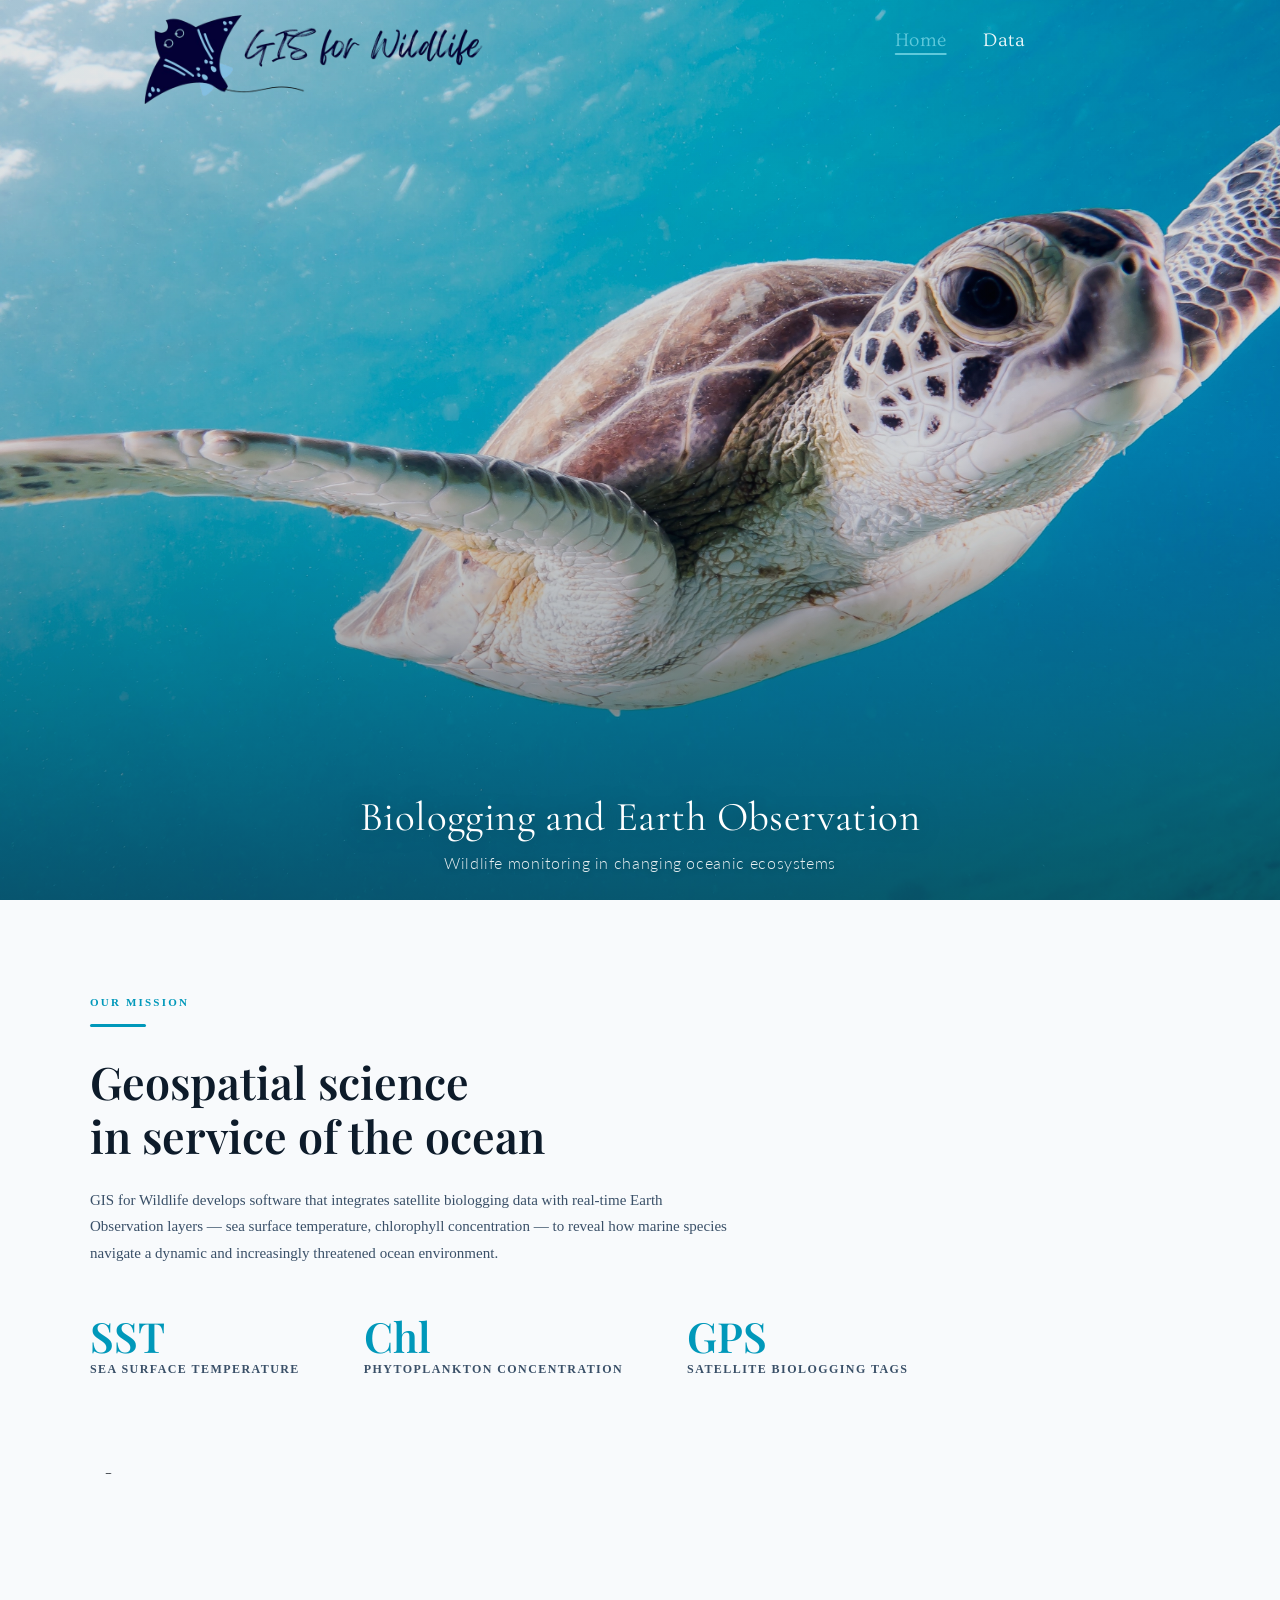
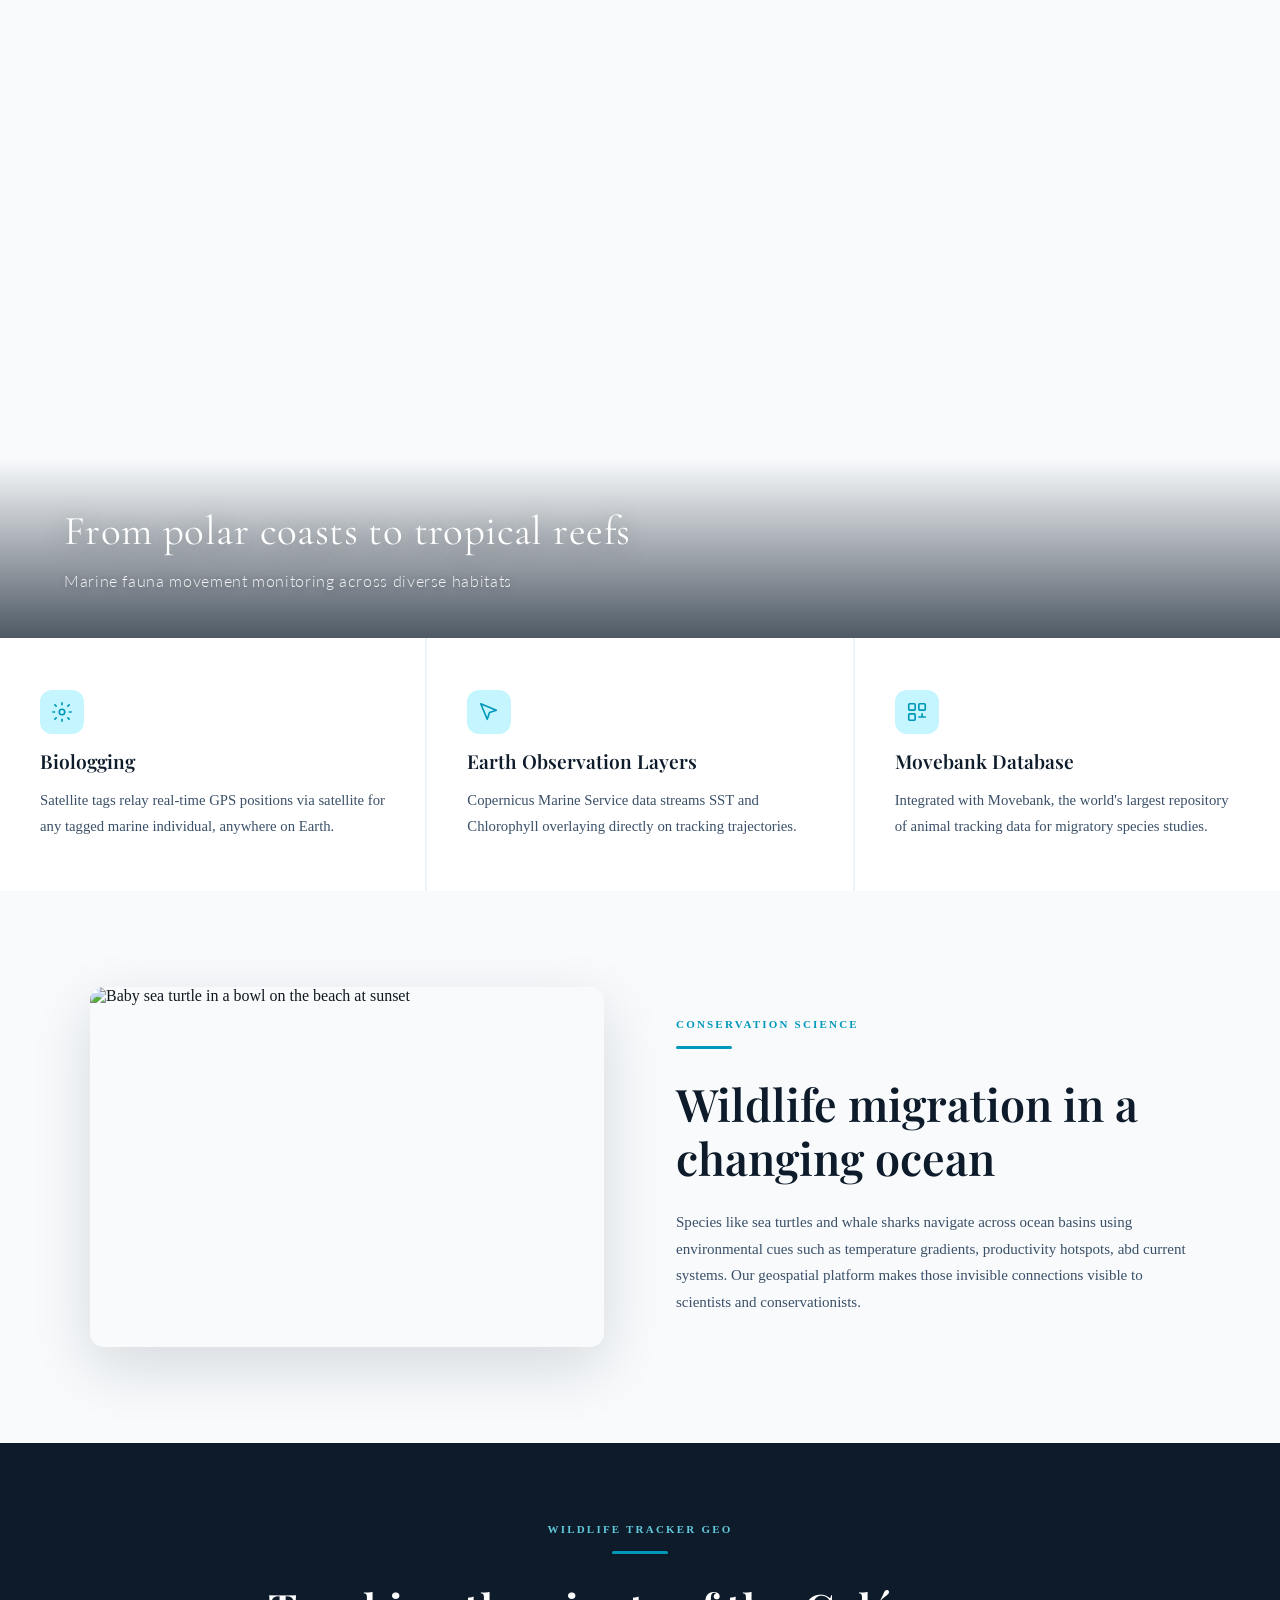
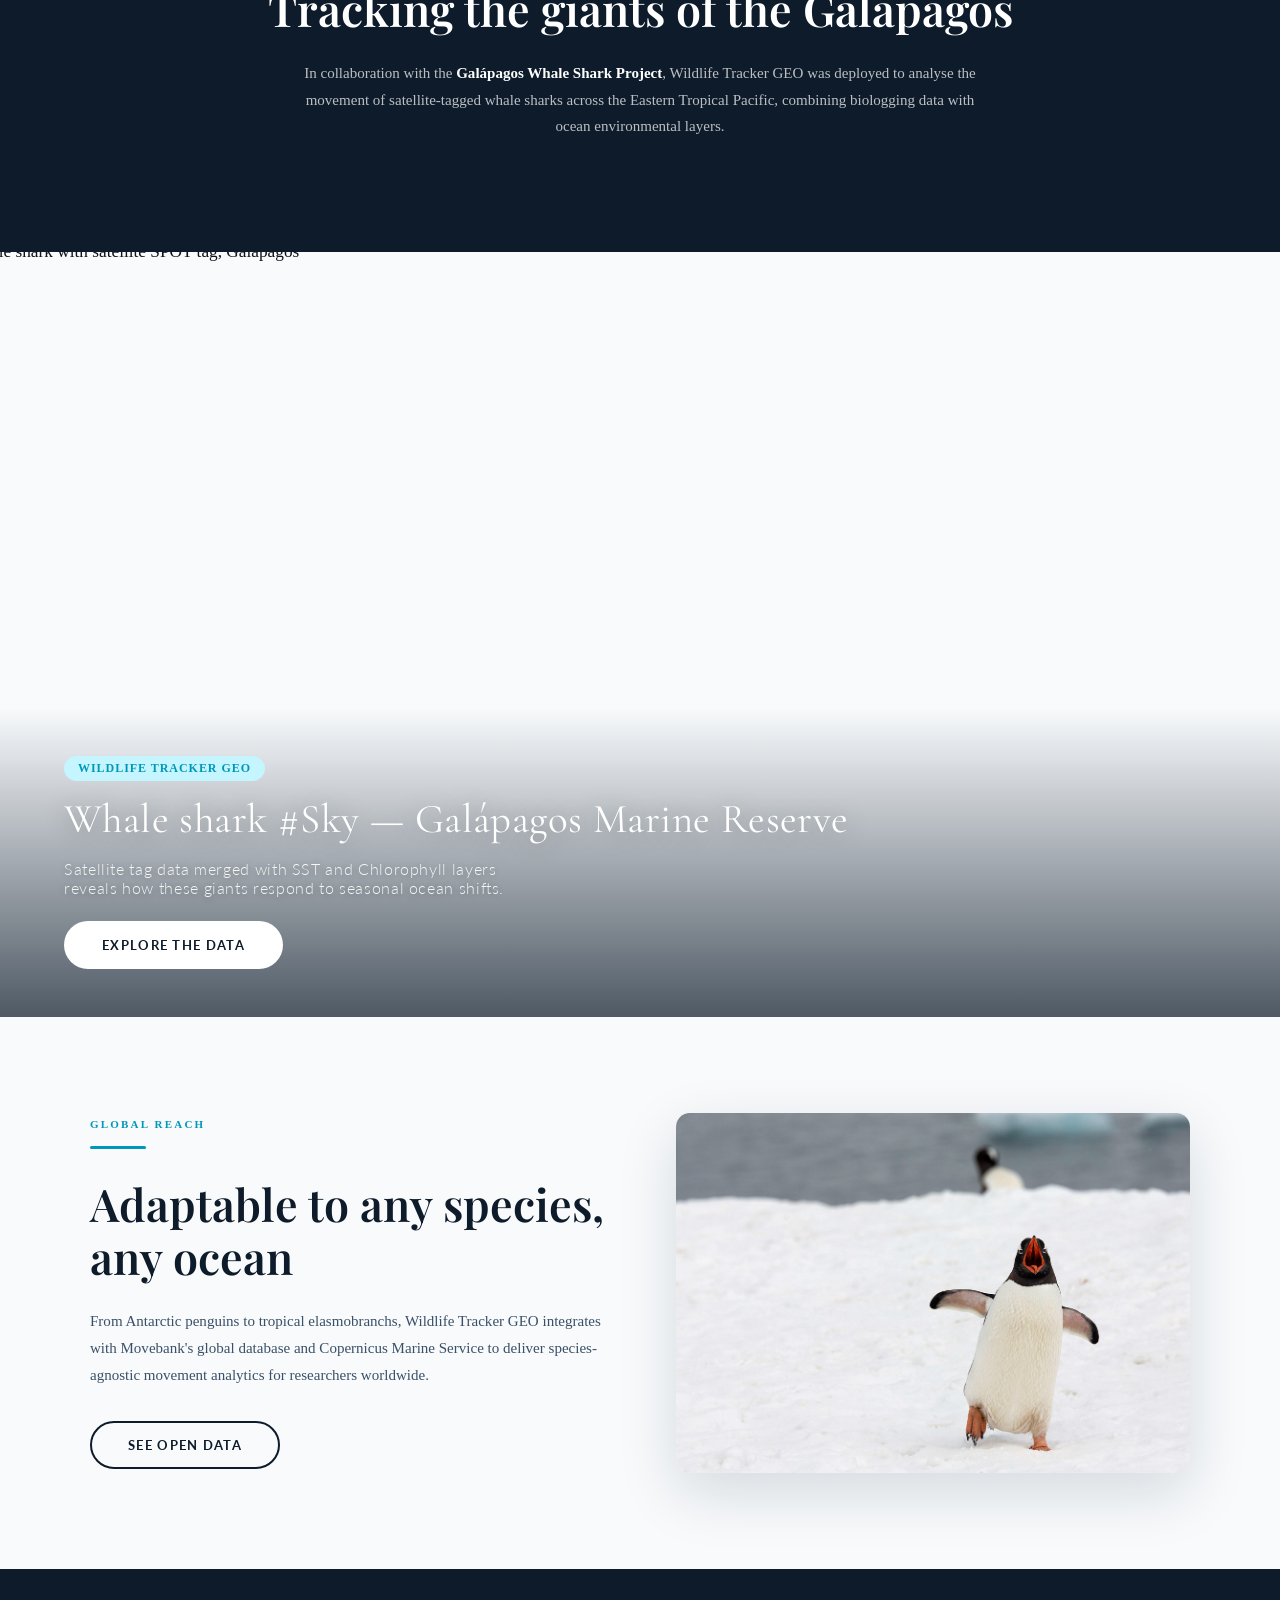
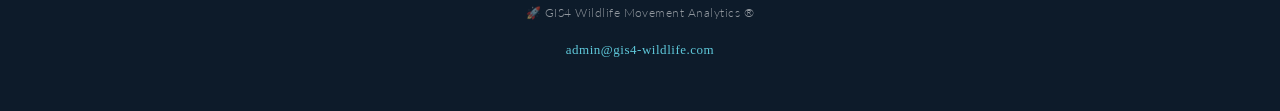
==== index.html @ c41747b4 "meta" ====
<!DOCTYPE html><html lang="en" style="--photo-font: 'Cormorant Garamond';"><head>




  <meta charset="UTF-8">
  <meta name="viewport" content="width=device-width, initial-scale=1.0">
  <title>GIS for Wildlife Movement Analytics</title>
  <meta name="description" content="Biologging and Earth Observation technology for ocean conservation. Wildlife Tracker GEO — satellite tracking meets marine science.">
  <!-- Open Graph / social sharing -->
  <meta property="og:type" content="website" />
  <meta property="og:url" content="https://gis4-wildlife.com/" />
  <meta property="og:title" content="GIS for Wildlife Movement Analytics" />
  <meta property="og:description" content="Biologging and Earth Observation technology for ocean conservation. Wildlife Tracker GEO — satellite tracking meets marine science." />
  <meta property="og:image" content="https://gis4-wildlife.com/uploads/Landing_page/kris-mikael-krister-aGihPIbrtVE-unsplash.jpg" />
  <!-- Twitter / X Card -->
  <meta name="twitter:card" content="summary_large_image" />
  <meta name="twitter:title" content="GIS for Wildlife Movement Analytics" />
  <meta name="twitter:description" content="Biologging and Earth Observation technology for ocean conservation. Wildlife Tracker GEO — satellite tracking meets marine science." />
  <meta name="twitter:image" content="https://gis4-wildlife.com/uploads/Landing_page/kris-mikael-krister-aGihPIbrtVE-unsplash.jpg" />
  <link rel="stylesheet" href="css/style.css">
  <script src="https://unpkg.com/react@18.3.1/umd/react.development.js" integrity="sha384-hD6/rw4ppMLGNu3tX5cjIb+uRZ7UkRJ6BPkLpg4hAu/6onKUg4lLsHAs9EBPT82L" crossorigin="anonymous"></script>
  <script src="https://unpkg.com/react-dom@18.3.1/umd/react-dom.development.js" integrity="sha384-u6aeetuaXnQ38mYT8rp6sbXaQe3NL9t+IBXmnYxwkUI2Hw4bsp2Wvmx4yRQF1uAm" crossorigin="anonymous"></script>
  <script src="https://unpkg.com/@babel/standalone@7.29.0/babel.min.js" integrity="sha384-m08KidiNqLdpJqLq95G/LEi8Qvjl/xUYll3QILypMoQ65QorJ9Lvtp2RXYGBFj1y" crossorigin="anonymous"></script>
  <style>
    /* Page-specific overrides */
    ul.nav-links li { list-style: none !important; 
      padding: 0 !important; 
      margin: 0 !important; }

    ul.nav-links { list-style: none !important;
      padding: 0 !important;
      margin: 0 !important;
      display: flex !important;
      gap: 36px !important;
    }
    @media (max-width: 768px) {
      ul.nav-links { gap: 0px !important; }
    }

    ul.nav-links li { display: flex !important; align-items: center !important; }
    .nav-links a { font-size: 19px !important; color: rgba(255,255,255,0.92) !important; display: inline-block !important; position: relative !important; }
    .nav-links a.active::after { width: 100% !important; background: var(--ocean-lt) !important; }
    .nav-links a:hover::after { width: 100% !important; background: var(--ocean-lt) !important; }
    .nav-links a.active { color: var(--ocean-lt) !important; }
    nav.scrolled .nav-links a { color: var(--navy-mid) !important; }
    .hero-img { object-position: center 50%; filter: brightness(0.97) saturate(1.05) !important; }
    @media (max-width: 768px) {
      .hero-img { object-position: 72% 50% !important; }
    }



    /* Partners strip */
    .partners {
      background: var(--off-white);
      padding: 40px 48px;
      display: flex;
      align-items: center;
      justify-content: center;
      gap: 12px;
      flex-wrap: wrap;
    }
    .partners-label {
      font-size: 11px;
      font-weight: 700;
      letter-spacing: 0.18em;
      text-transform: uppercase;
      color: var(--text-sub);
      margin-right: 8px;
    }
    .partner-tag {
      font-size: 12px;
      font-weight: 700;
      letter-spacing: 0.08em;
      text-transform: uppercase;
      color: var(--navy-mid);
      padding: 8px 20px;
      border: 1.5px solid rgba(13,27,42,0.14);
      border-radius: 30px;
      background: #fff;
    }

    /* Product feature strip */
    .feature-strip {
      display: grid;
      grid-template-columns: repeat(3, 1fr);
      gap: 2px;
      background: var(--off-white);
    }
    .feature-item {
      background: #fff;
      padding: 52px 40px;
      display: flex;
      flex-direction: column;
      gap: 14px;
      transition: background 0.25s;
    }
    .feature-item:hover { background: oklch(97% 0.02 215); }
    .feature-icon {
      width: 44px; height: 44px;
      border-radius: 12px;
      background: oklch(94% 0.05 210);
      display: flex;
      align-items: center;
      justify-content: center;
    }
    .feature-icon svg { width: 22px; height: 22px; stroke: var(--ocean); fill: none; stroke-width: 1.8; stroke-linecap: round; stroke-linejoin: round; }
    .feature-title {
      font-family: 'Playfair Display', Georgia, serif;
      font-size: 1.2rem;
      font-weight: 600;
      color: var(--navy);
    }
    .feature-desc {
      font-size: 0.92rem;
      line-height: 1.72;
      color: var(--text-sub);
      font-weight: 300;
    }

    /* Rays closing section */
    .closing-section {
      position: relative;
      height: 85vh;
      min-height: 540px;
      overflow: hidden;
      display: flex;
      align-items: flex-end;
      justify-content: center;
    }
    .closing-section img {
      position: absolute;
      inset: 0;
      width: 100%; height: 100%;
      object-fit: cover;
      object-position: center 55%;
      filter: brightness(0.95) saturate(1.1);
    }
    .closing-overlay {
      position: absolute;
      inset: 0;
      background: linear-gradient(to bottom, rgba(13,27,42,0.05) 0%, rgba(13,27,42,0.45) 100%);
    }
    .closing-content {
      position: relative;
      text-align: center;
      color: #fff;
      padding: 0 24px 48px;
      animation: fadeUp 0.8s ease 0.2s both;
    }
    .closing-content p {
      font-family: 'Lato', sans-serif;
      font-size: clamp(0.85rem, 1.3vw, 1rem);
      font-weight: 300;
      letter-spacing: 0.04em;
      opacity: 0.9;
      max-width: 480px;
      margin: 0 auto;
      text-shadow: 0 1px 8px rgba(0,0,0,0.4);
    }
    .closing-content h2 {
      font-family: var(--photo-font, 'Ovo'), Georgia, serif;
      font-size: clamp(1.7rem, 3.2vw, 2.8rem);
      font-weight: 400;
      line-height: 1.22;
      margin-bottom: 32px;
      letter-spacing: 0.01em;
      text-shadow: 0 2px 24px rgba(0,0,0,0.35);
    }

    @media (max-width: 860px) {
      .feature-strip { grid-template-columns: 1fr; }
      .partners { padding: 32px 24px; }
    }
  </style>
<script type="text/javascript" data-name="TokenSigning" data-by="Web-eID extension" src="chrome-extension://ncibgoaomkmdpilpocfeponihegamlic/token-signing-page-script.js"></script></head>
<body data-new-gr-c-s-check-loaded="14.1286.0" data-gr-ext-installed="" style="font-family: &quot;Trebuchet MS&quot;;">



<!-- ═══════════════════════════════════════
     NAVIGATION
═══════════════════════════════════════ -->
<nav id="main-nav">
  <a href="./" class="nav-logo-wrap">
    <img src="uploads/Logo/gis_for_wildlife_new_logo_web-removebg-preview.png" alt="GIS for Wildlife" class="nav-logo">
  </a>
  <button class="nav-hamburger" id="nav-hamburger" aria-label="Toggle menu" aria-expanded="false">
    <span></span>
    <span></span>
    <span></span>
  </button>
  <ul class="nav-links nav-links-center" style="padding: 0; text-align: left; justify-content: flex-start; margin: 0">
    <li><a href="./" class="active" style="font-family: Ovo, Georgia, serif;">Home</a></li>
    <li><a href="data/" style="font-family: Ovo, Georgia, serif; padding: 0px 0px 4px">Data</a></li>
  </ul>
  <div class="nav-spacer"></div>
</nav>


<!-- ═══════════════════════════════════════
     HERO
═══════════════════════════════════════ -->
<section class="hero" id="hero">
  <img src="uploads/Landing_page/kris-mikael-krister-aGihPIbrtVE-unsplash.jpg" alt="Baby sea turtle in a bowl on the beach at sunset" class="hero-img" id="hero-img" style="transform: scale(1.08) translateY(9.21057px);">
  <div class="hero-overlay"></div>
  <div class="hero-caption hero-caption-lower">
    <h1>Biologging and Earth Observation</h1>
    <p>Wildlife monitoring in changing oceanic ecosystems</p>
  </div>
</section>





<!-- ═══════════════════════════════════════
     INTRO TEXT SECTION
═══════════════════════════════════════ -->
<section class="text-section">
  <div class="section-inner">
    <div class="reveal visible">
      <p class="section-label">Our Mission</p>
      <div class="divider"></div>
      <h2 class="section-title">Geospatial science<br>in service of the ocean</h2>
    </div>
    <div class="reveal reveal-delay-1 visible">
      <p class="section-body">
        GIS for Wildlife develops software that integrates satellite biologging data with real-time
        Earth Observation layers — sea surface temperature, chlorophyll concentration —
        to reveal how marine species navigate a dynamic and increasingly threatened ocean environment.
      </p>
    </div>
    <div class="reveal reveal-delay-2 visible">
      <div class="stat-row">
        <div class="stat-item">
          <div class="stat-num">SST</div>
          <div class="stat-label">Sea Surface Temperature</div>
        </div>
        <div class="stat-item">
          <div class="stat-num">Chl</div>
          <div class="stat-label">Phytoplankton Concentration</div>
        </div>
        <div class="stat-item">
          <div class="stat-num">GPS</div>
          <div class="stat-label">Satellite Biologging Tags</div>
        </div>
      </div>
    </div>
  </div>
</section>


<!-- ═══════════════════════════════════════
     SEALS — FULL BLEED IMAGE
═══════════════════════════════════════ -->
<div class="img-section" id="parallax-seals">
  <img src="uploads/Landing_page/neil-cooper-uwI8R_FyLrI-unsplash.jpg" alt="Harbour seals resting on coastal rocks" id="parallax-seals-img">
  <div class="img-section-caption reveal">
    <h2>From polar coasts to tropical reefs</h2>
    <p>Marine fauna movement monitoring across diverse habitats</p>
  </div>
</div>


<!-- ═══════════════════════════════════════
     FEATURE STRIP
═══════════════════════════════════════ -->
<div class="feature-strip">
  <div class="feature-item reveal">
    <div class="feature-icon">
      <svg viewBox="0 0 24 24"><circle cx="12" cy="12" r="3"></circle><path d="M12 2v2M12 20v2M4.22 4.22l1.42 1.42M18.36 18.36l1.42 1.42M2 12h2M20 12h2M4.22 19.78l1.42-1.42M18.36 5.64l1.42-1.42"></path></svg>
    </div>
    <div class="feature-title">Biologging</div>
    <div class="feature-desc">Satellite tags relay real-time GPS positions via satellite for any tagged marine individual, anywhere on Earth.</div>
  </div>
  <div class="feature-item reveal reveal-delay-1">
    <div class="feature-icon">
      <svg viewBox="0 0 24 24"><path d="M3 3l7.07 16.97 2.51-7.39 7.39-2.51L3 3z"></path></svg>
    </div>
    <div class="feature-title">Earth Observation Layers</div>
    <div class="feature-desc">Copernicus Marine Service data streams SST and Chlorophyll overlaying directly on tracking trajectories.</div>
  </div>
  <div class="feature-item reveal reveal-delay-2">
    <div class="feature-icon">
      <svg viewBox="0 0 24 24"><rect x="3" y="3" width="7" height="7" rx="1"></rect><rect x="14" y="3" width="7" height="7" rx="1"></rect><rect x="3" y="14" width="7" height="7" rx="1"></rect><path d="M17.5 14v3M14 17.5h7"></path></svg>
    </div>
    <div class="feature-title">Movebank Database</div>
    <div class="feature-desc">Integrated with Movebank, the world's largest repository of animal tracking data for migratory species studies.</div>
  </div>
</div>


<!-- ═══════════════════════════════════════
     GREEN TURTLE — SPLIT SECTION
═══════════════════════════════════════ -->
<section class="split-section">
  <div class="split-inner">
    <div class="split-image reveal">
      <img src="uploads/Landing_page/arturo-rivera-0ANjak7w4IQ-unsplash-cut.jpg" alt="Baby sea turtle in a bowl on the beach at sunset">
    </div>
    <div>
      <div class="reveal">
        <p class="section-label">Conservation Science</p>
        <div class="divider"></div>
        <h2 class="section-title">Wildlife migration in a changing ocean</h2>
      </div>
      <div class="reveal reveal-delay-1">
        <p class="section-body">
          Species like sea turtles and whale sharks navigate across ocean basins using environmental
          cues such as temperature gradients, productivity hotspots, abd current systems. Our geospatial platform
          makes those invisible connections visible to scientists and conservationists.
        </p>
      </div>
    </div>
  </div>
</section>


<!-- ═══════════════════════════════════════
     WHALE SHARK — WILDLIFE TRACKER GEO BAND
═══════════════════════════════════════ -->
<section class="band-section">
  <div class="section-inner" style="text-align:center;">
    <div class="reveal">
      <p class="section-label" style="color: var(--ocean-lt);">Wildlife Tracker GEO</p>
      <div class="divider" style="margin: 0 auto 28px;"></div>
      <h2 class="section-title">Tracking the giants of the Galápagos</h2>
    </div>
    <div class="reveal reveal-delay-1">
      <p class="section-body">
        In collaboration with the <strong style="color:#fff;">Galápagos Whale Shark Project</strong>,
        Wildlife Tracker GEO was deployed to analyse the movement of satellite-tagged whale sharks
        across the Eastern Tropical Pacific, combining biologging data with ocean environmental layers.
      </p>
    </div>
  </div>
</section>


<!-- ═══════════════════════════════════════
     WHALE SHARK — FULL BLEED + BUTTON
═══════════════════════════════════════ -->
<div class="img-section" id="parallax-shark">
  <img src="uploads/Landing_page/SofiaGreen_7858_SPOT_Tag_LR.jpg" alt="Whale shark with satellite SPOT tag, Galápagos" id="parallax-shark-img">
  <div class="img-section-caption reveal">
    <span class="chip chip-ocean" style="margin-bottom:14px; display:inline-block;">Wildlife Tracker GEO</span>
    <h2>Whale shark #Sky — Galápagos Marine Reserve</h2>
    <p>Satellite tag data merged with SST and Chlorophyll layers reveals how these giants respond to seasonal ocean shifts.</p>
    <a href="data/" class="btn btn-white" style="margin-top: 24px;">Explore the Data</a>
  </div>
</div>


<!-- ═══════════════════════════════════════
     ADAPTABLE WORLDWIDE — SPLIT (reversed)
═══════════════════════════════════════ -->
<section class="split-section">
  <div class="split-inner reverse">
    <div class="split-image reveal">
      <img src="uploads/Landing_page/cornelius-ventures-portrait.jpg" alt="Gentoo penguin in Antarctica">
    </div>
    <div>
      <div class="reveal">
        <p class="section-label">Global Reach</p>
        <div class="divider"></div>
        <h2 class="section-title">Adaptable to any species, any ocean</h2>
      </div>
      <div class="reveal reveal-delay-1">
        <p class="section-body">
          From Antarctic penguins to tropical elasmobranchs, Wildlife Tracker GEO integrates with
          Movebank's global database and Copernicus Marine Service to deliver species-agnostic
          movement analytics for researchers worldwide.
        </p>
      </div>
      <div class="reveal reveal-delay-2" style="margin-top: 32px;">
        <a href="data/" class="btn btn-outline-navy">See Open Data</a>
      </div>
    </div>
  </div>
</section>


<!-- ═══════════════════════════════════════
     FOOTER
═══════════════════════════════════════ -->
<div id="shared-footer"></div>
<script src="js/footer.js"></script>


<!-- ═══════════════════════════════════════
     SCRIPTS
═══════════════════════════════════════ -->
<script>
  /* --- Nav scroll state --- */
  const nav = document.getElementById('main-nav');
  window.addEventListener('scroll', () => {
    nav.classList.toggle('scrolled', window.scrollY > 40);
  }, { passive: true });

  /* --- Parallax on hero and full-bleed images --- */
  function setupParallax(imgId, factor) {
    const img = document.getElementById(imgId);
    if (!img) return;
    window.addEventListener('scroll', () => {
      const rect = img.closest('section, div').getBoundingClientRect();
      const visible = rect.top < window.innerHeight && rect.bottom > 0;
      if (visible) {
        const pct = (window.innerHeight - rect.top) / (window.innerHeight + rect.height);
        img.style.transform = `scale(1.08) translateY(${(pct - 0.5) * factor}px)`;
      }
    }, { passive: true });
  }
  setupParallax('hero-img', 60);
  setupParallax('parallax-seals-img', 50);
  setupParallax('parallax-shark-img', 50);

  /* --- Scroll reveal --- */
  const revealEls = document.querySelectorAll('.reveal');
  const observer = new IntersectionObserver((entries) => {
    entries.forEach(e => {
      if (e.isIntersecting) {
        e.target.classList.add('visible');
        observer.unobserve(e.target);
      }
    });
  }, { threshold: 0.12 });
  revealEls.forEach(el => observer.observe(el));
</script>

<script>
  /* --- Mobile hamburger --- */
  (function () {
    var hamburger = document.getElementById('nav-hamburger');
    var nav       = document.getElementById('main-nav');
    if (!hamburger || !nav) return;
    hamburger.addEventListener('click', function () {
      var isOpen = nav.classList.toggle('nav-open');
      hamburger.classList.toggle('is-open', isOpen);
      hamburger.setAttribute('aria-expanded', isOpen ? 'true' : 'false');
    });
    nav.querySelectorAll('.nav-links-center a').forEach(function (link) {
      link.addEventListener('click', function () {
        nav.classList.remove('nav-open');
        hamburger.classList.remove('is-open');
        hamburger.setAttribute('aria-expanded', 'false');
      });
    });
    document.addEventListener('click', function (e) {
      if (nav.classList.contains('nav-open') && !nav.contains(e.target)) {
        nav.classList.remove('nav-open');
        hamburger.classList.remove('is-open');
        hamburger.setAttribute('aria-expanded', 'false');
      }
    });
  })();
</script>


<!-- Tweaks panel removed from this page -->
<!-- Old tweaks div below:
  .twk-hd{display:flex;align-items:center;justify-content:space-between;
    padding:10px 8px 10px 14px;cursor:move;user-select:none}
  .twk-hd b{font-size:12px;font-weight:600;letter-spacing:.01em}
  .twk-x{appearance:none;border:0;background:transparent;color:rgba(41,38,27,.55);
    width:22px;height:22px;border-radius:6px;cursor:default;font-size:13px;line-height:1}
  .twk-x:hover{background:rgba(0,0,0,.06);color:#29261b}
  .twk-body{padding:2px 14px 14px;display:flex;flex-direction:column;gap:10px;
    overflow-y:auto;overflow-x:hidden;min-height:0;
    scrollbar-width:thin;scrollbar-color:rgba(0,0,0,.15) transparent}
  .twk-body::-webkit-scrollbar{width:8px}
  .twk-body::-webkit-scrollbar-track{background:transparent;margin:2px}
  .twk-body::-webkit-scrollbar-thumb{background:rgba(0,0,0,.15);border-radius:4px;
    border:2px solid transparent;background-clip:content-box}
  .twk-body::-webkit-scrollbar-thumb:hover{background:rgba(0,0,0,.25);
    border:2px solid transparent;background-clip:content-box}
  .twk-row{display:flex;flex-direction:column;gap:5px}
  .twk-row-h{flex-direction:row;align-items:center;justify-content:space-between;gap:10px}
  .twk-lbl{display:flex;justify-content:space-between;align-items:baseline;
    color:rgba(41,38,27,.72)}
  .twk-lbl>span:first-child{font-weight:500}
  .twk-val{color:rgba(41,38,27,.5);font-variant-numeric:tabular-nums}

  .twk-sect{font-size:10px;font-weight:600;letter-spacing:.06em;text-transform:uppercase;
    color:rgba(41,38,27,.45);padding:10px 0 0}
  .twk-sect:first-child{padding-top:0}

  .twk-field{appearance:none;width:100%;height:26px;padding:0 8px;
    border:.5px solid rgba(0,0,0,.1);border-radius:7px;
    background:rgba(255,255,255,.6);color:inherit;font:inherit;outline:none}
  .twk-field:focus{border-color:rgba(0,0,0,.25);background:rgba(255,255,255,.85)}
  select.twk-field{padding-right:22px;
    background-image:url("data:image/svg+xml;utf8,<svg xmlns='http://www.w3.org/2000/svg' width='10' height='6' viewBox='0 0 10 6'><path fill='rgba(0,0,0,.5)' d='M0 0h10L5 6z'/></svg>");
    background-repeat:no-repeat;background-position:right 8px center}

  .twk-slider{appearance:none;-webkit-appearance:none;width:100%;height:4px;margin:6px 0;
    border-radius:999px;background:rgba(0,0,0,.12);outline:none}
  .twk-slider::-webkit-slider-thumb{-webkit-appearance:none;appearance:none;
    width:14px;height:14px;border-radius:50%;background:#fff;
    border:.5px solid rgba(0,0,0,.12);box-shadow:0 1px 3px rgba(0,0,0,.2);cursor:default}
  .twk-slider::-moz-range-thumb{width:14px;height:14px;border-radius:50%;
    background:#fff;border:.5px solid rgba(0,0,0,.12);box-shadow:0 1px 3px rgba(0,0,0,.2);cursor:default}

  .twk-seg{position:relative;display:flex;padding:2px;border-radius:8px;
    background:rgba(0,0,0,.06);user-select:none}
  .twk-seg-thumb{position:absolute;top:2px;bottom:2px;border-radius:6px;
    background:rgba(255,255,255,.9);box-shadow:0 1px 2px rgba(0,0,0,.12);
    transition:left .15s cubic-bezier(.3,.7,.4,1),width .15s}
  .twk-seg.dragging .twk-seg-thumb{transition:none}
  .twk-seg button{appearance:none;position:relative;z-index:1;flex:1;border:0;
    background:transparent;color:inherit;font:inherit;font-weight:500;min-height:22px;
    border-radius:6px;cursor:default;padding:4px 6px;line-height:1.2;
    overflow-wrap:anywhere}

  .twk-toggle{position:relative;width:32px;height:18px;border:0;border-radius:999px;
    background:rgba(0,0,0,.15);transition:background .15s;cursor:default;padding:0}
  .twk-toggle[data-on="1"]{background:#34c759}
  .twk-toggle i{position:absolute;top:2px;left:2px;width:14px;height:14px;border-radius:50%;
    background:#fff;box-shadow:0 1px 2px rgba(0,0,0,.25);transition:transform .15s}
  .twk-toggle[data-on="1"] i{transform:translateX(14px)}

  .twk-num{display:flex;align-items:center;height:26px;padding:0 0 0 8px;
    border:.5px solid rgba(0,0,0,.1);border-radius:7px;background:rgba(255,255,255,.6)}
  .twk-num-lbl{font-weight:500;color:rgba(41,38,27,.6);cursor:ew-resize;
    user-select:none;padding-right:8px}
  .twk-num input{flex:1;min-width:0;height:100%;border:0;background:transparent;
    font:inherit;font-variant-numeric:tabular-nums;text-align:right;padding:0 8px 0 0;
    outline:none;color:inherit;-moz-appearance:textfield}
  .twk-num input::-webkit-inner-spin-button,.twk-num input::-webkit-outer-spin-button{
    -webkit-appearance:none;margin:0}
  .twk-num-unit{padding-right:8px;color:rgba(41,38,27,.45)}

  .twk-btn{appearance:none;height:26px;padding:0 12px;border:0;border-radius:7px;
    background:rgba(0,0,0,.78);color:#fff;font:inherit;font-weight:500;cursor:default}
  .twk-btn:hover{background:rgba(0,0,0,.88)}
  .twk-btn.secondary{background:rgba(0,0,0,.06);color:inherit}
  .twk-btn.secondary:hover{background:rgba(0,0,0,.1)}

  .twk-swatch{appearance:none;-webkit-appearance:none;width:56px;height:22px;
    border:.5px solid rgba(0,0,0,.1);border-radius:6px;padding:0;cursor:default;
    background:transparent;flex-shrink:0}
  .twk-swatch::-webkit-color-swatch-wrapper{padding:0}
  .twk-swatch::-webkit-color-swatch{border:0;border-radius:5.5px}
  .twk-swatch::-moz-color-swatch{border:0;border-radius:5.5px}
</style><div class="twk-panel" data-noncommentable="" style="right: 16px; bottom: 16px;"><div class="twk-hd"><b>Tweaks</b><button class="twk-x" aria-label="Close tweaks" data-om-text-attrs="{&quot;aria-label&quot;:&quot;txt:/https:/019def51-a0aa-7322-8a1d-8fcb143b3afe.claudeusercontent.com/v1/design/projects/019def51-a0aa-7322-8a1d-8fcb143b3afe/serve/tweaks-panel.jsx:11606:11620&quot;}"><span data-om-text="txt:/https:/019def51-a0aa-7322-8a1d-8fcb143b3afe.claudeusercontent.com/v1/design/projects/019def51-a0aa-7322-8a1d-8fcb143b3afe/serve/tweaks-panel.jsx:11716:11717" class="__om-t">✕</span></button></div><div class="twk-body"><div class="twk-sect">Logo</div><div class="twk-row"><div class="twk-lbl"><span>Logo size</span><span class="twk-val">94</span></div><input type="range" class="twk-slider" min="50" max="120" step="2" value="94"></div><div class="twk-sect">Photo caption font</div><div class="twk-row"><div class="twk-lbl"><span>Font style</span></div><select class="twk-field"><option value="Ovo">Ovo — soft serif</option><option value="Cormorant Garamond">Cormorant Garamond — elegant</option><option value="Playfair Display">Playfair Display — classic</option></select></div><div class="twk-sect">Nav menu font</div><div class="twk-row"><div class="twk-lbl"><span>Font style</span></div><select class="twk-field"><option value="Playfair Display">Playfair Display</option><option value="Ovo">Ovo</option><option value="Cormorant Garamond">Cormorant Garamond</option><option value="Lato">Lato (sans-serif)</option></select></div></div></div></div>
<script type="text/babel" data-plugins="transform-react-jsx-source,om-src-id,om-text-extract" data-filename="inline-1">
const TWEAK_DEFAULTS = /*EDITMODE-BEGIN*/{
  "logoSize": 90,
  "photoFont": "Ovo",
  "navFont": "Playfair Display"
}/*EDITMODE-END*/; -->
<!-- 
function TweaksApp() {
  const [tweaks, setTweakState] = React.useState(TWEAK_DEFAULTS);

  function setTweak(key, value) {
    setTweakState(prev => {
      const next = { ...prev, [key]: value };
      window.parent.postMessage({ type: '__edit_mode_set_keys', edits: { [key]: value } }, '*');
      return next;
    });
  }

  React.useEffect(() => {
    document.querySelectorAll('.nav-logo').forEach(el => {
      el.style.height = tweaks.logoSize + 'px';
    });
    document.documentElement.style.setProperty('--photo-font', "'" + tweaks.photoFont + "'");
    document.querySelectorAll('.nav-links a').forEach(el => {
      el.style.fontFamily = "'" + tweaks.navFont + "', Georgia, serif";
    });
  }, [tweaks]);

  // Listen for host activate/deactivate
  const [visible, setVisible] = React.useState(false);
  React.useEffect(() => {
    const handler = (e) => {
      if (e.data?.type === '__activate_edit_mode') setVisible(true);
      if (e.data?.type === '__deactivate_edit_mode') setVisible(false);
    };
    window.addEventListener('message', handler);
    window.parent.postMessage({ type: '__edit_mode_available' }, '*');
    return () => window.removeEventListener('message', handler);
  }, []);

  if (!visible) return null;

  return (
    <TweaksPanel title="Tweaks" onClose={() => {
      setVisible(false);
      window.parent.postMessage({ type: '__edit_mode_dismissed' }, '*');
    }}>
      <TweakSection label="Logo">
        <TweakSlider label="Logo size" id="logoSize" min={50} max={120} step={2} value={tweaks.logoSize} onChange={v => setTweak('logoSize', v)} />
      </TweakSection>
      <TweakSection label="Photo caption font">
        <TweakSelect
          label="Font style"
          id="photoFont"
          value={tweaks.photoFont}
          options={[
            { value: 'Ovo', label: 'Ovo — soft serif' },
            { value: 'Cormorant Garamond', label: 'Cormorant Garamond — elegant' },
            { value: 'Playfair Display', label: 'Playfair Display — classic' },
          ]}
          onChange={v => setTweak('photoFont', v)}
        />
      </TweakSection>
      <TweakSection label="Nav menu font">
        <TweakSelect
          label="Font style"
          id="navFont"
          value={tweaks.navFont}
          options={[
            { value: 'Playfair Display', label: 'Playfair Display' },
            { value: 'Ovo', label: 'Ovo' },
            { value: 'Cormorant Garamond', label: 'Cormorant Garamond' },
            { value: 'Lato', label: 'Lato (sans-serif)' },
          ]}
          onChange={v => setTweak('navFont', v)}
        />
      </TweakSection>
    </TweaksPanel>
  );
}

// Tweaks rendered by compiled script above
</script>
<grammarly-desktop-integration data-grammarly-shadow-root="true"></grammarly-desktop-integration></body></html> -->
---- css/style.css ----
/* ============================================================
   GIS for Wildlife — Shared Stylesheet
   ============================================================ */

@import url('https://fonts.googleapis.com/css2?family=Lato:wght@300;400;700&family=Playfair+Display:ital,wght@0,400;0,600;1,400&family=Ovo&family=Cormorant+Garamond:ital,wght@0,300;0,400;1,300;1,400&display=swap');

/* --- Tokens --- */
:root {
  --navy:      #0d1b2a;
  --navy-mid:  #1a3048;
  --ocean:     oklch(62% 0.13 218);
  --ocean-lt:  oklch(78% 0.10 210);
  --white:     #f8fafc;
  --off-white: #eef3f7;
  --text:      #111820;
  --text-sub:  #3a5068;
  --radius:    14px;
  --nav-h:     78px;
}

/* --- Reset --- */
*, *::before, *::after { box-sizing: border-box; margin: 0; padding: 0; }
html { scroll-behavior: smooth; }
body {
  font-family: 'Lato', Helvetica, sans-serif;
  background: var(--white);
  color: var(--text);
  overflow-x: hidden;
}
img { display: block; max-width: 100%; }
a { text-decoration: none; color: inherit; }

/* --- Navigation --- */
.nav-logo-wrap { display: flex; align-items: flex-end; padding-left: 50px; padding-bottom: 0; }
.nav-spacer { min-width: 200px; }
.nav-links-center {
  position: absolute;
  left: 75%;
  top: 30px;
  transform: translateX(-50%);
}
nav {
  position: fixed;
  top: 0; left: 0; right: 0;
  z-index: 100;
  height: var(--nav-h);
  display: flex;
  align-items: center;
  justify-content: space-between;
  padding: 0 48px;
  background: transparent;
  border-bottom: 1px solid transparent;
  transition: background 0.4s ease, border-color 0.4s ease, box-shadow 0.4s ease;
}
nav.scrolled {
  background: rgba(255,255,255,0.40);
  backdrop-filter: blur(12px);
  -webkit-backdrop-filter: blur(12px);
  border-bottom: 1px solid rgba(13,27,42,0.08);
  box-shadow: 0 2px 20px rgba(13,27,42,0.08);
}
.nav-logo {
  height: 122px;
  width: auto;
  transition: height 0.2s ease;
  margin-bottom: -42px;
  margin-left: 30px;
}
.nav-links {
  display: flex;
  gap: 36px;
  list-style: none !important;
  padding: 0 !important;
  margin: 0 !important;
}
.nav-links li {
  list-style: none !important;
  display: flex !important;
  align-items: center;
  padding: 0 !important;
  margin: 0 !important;
}
.nav-links a {
  font-family: 'Ovo', Georgia, serif;
  font-size: 19px;
  font-weight: 400;
  letter-spacing: 0.03em;
  text-transform: none;
  color: rgba(255,255,255,0.92);
  position: relative;
  display: inline-block;
  padding-bottom: 4px;
  transition: color 0.3s;
}
  /* font-weight: 400;
  letter-spacing: 0.03em;
  text-transform: none;
  color: rgba(255,255,255,0.92);
  position: relative;
  padding-bottom: 4px;
  transition: color 0.3s;
} */
nav.scrolled .nav-links a {
  color: var(--navy-mid);
}
.nav-links a::after {
  content: '';
  position: absolute;
  bottom: 0; left: 0;
  width: 0; height: 2px;
  background: var(--ocean-lt);
  border-radius: 2px;
  transition: width 0.25s ease;
  white-space: nowrap;
}
nav.scrolled .nav-links a::after {
  background: var(--ocean-lt);
}
.nav-links a:hover::after,
.nav-links a.active::after { width: 100%; }
.nav-links a:hover { color: var(--ocean-lt); }
nav.scrolled .nav-links a:hover { color: var(--ocean); }
.nav-links a.active { color: var(--ocean-lt); }
nav.scrolled .nav-links a.active { color: var(--ocean); }

/* --- Hero Banner --- */
.hero {
  position: relative;
  width: 100%;
  height: 100vh;
  min-height: 600px;
  overflow: hidden;
}
.hero-img {
  position: absolute;
  inset: 0;
  width: 100%; height: 100%;
  object-fit: cover;
  object-position: center 30%;
  transform: scale(1.08);
  transition: transform 0.1s linear;
  filter: brightness(0.82) saturate(1.1);
}
.hero-overlay {
  position: absolute;
  inset: 0;
  background: linear-gradient(
    to bottom,
    rgba(13,27,42,0.08) 0%,
    rgba(13,27,42,0.12) 50%,
    rgba(13,27,42,0.55) 100%
  );
}
.hero-caption {
  position: absolute;
  bottom: 64px;
  left: 0; right: 0;
  text-align: center;
  padding: 0 24px;
  color: #fff;
  animation: fadeUp 1s ease 0.3s both;
}
.hero-caption h1 {
  font-family: var(--photo-font, 'Ovo'), Georgia, serif;
  font-size: clamp(1.7rem, 3.2vw, 2.8rem);
  font-weight: 400;
  line-height: 1.22;
  letter-spacing: 0.01em;
  text-shadow: 0 2px 24px rgba(0,0,0,0.35);
  margin-bottom: 14px;
}
.hero-caption p {
  font-family: 'Lato', sans-serif;
  font-size: clamp(0.85rem, 1.3vw, 1rem);
  font-weight: 300;
  letter-spacing: 0.04em;
  opacity: 0.9;
  max-width: 480px;
  margin: 0 auto;
  text-shadow: 0 1px 8px rgba(0,0,0,0.4);
}
/* Lower position variants */
.hero-caption-low {
  bottom: 36px;
}
.hero-caption-lower {
  bottom: 28px;
}
.hero-caption-lower h1 {
  margin-bottom: 10px;
}
.hero-caption-lower p {
  max-width: 400px;
}
.hero-scroll-hint {
  position: absolute;
  bottom: 24px;
  left: 50%;
  transform: translateX(-50%);
  display: flex;
  flex-direction: column;
  align-items: center;
  gap: 6px;
  color: rgba(255,255,255,0.6);
  font-size: 11px;
  letter-spacing: 0.1em;
  text-transform: uppercase;
  animation: bounce 2s infinite 1.5s;
}
.hero-scroll-hint span {
  width: 1px;
  height: 38px;
  background: linear-gradient(to bottom, rgba(255,255,255,0.6), transparent);
}

/* --- Section generic --- */
section {
  padding: 96px 48px;
}
.section-inner {
  max-width: 1100px;
  margin: 0 auto;
}

/* --- Text sections --- */
.text-section {
  background: var(--white);
}
.section-label {
  font-size: 11px;
  font-weight: 700;
  letter-spacing: 0.2em;
  text-transform: uppercase;
  color: var(--ocean);
  margin-bottom: 16px;
}
.section-title {
  font-family: 'Playfair Display', Georgia, serif;
  font-size: clamp(1.9rem, 3.5vw, 3rem);
  font-weight: 600;
  color: var(--navy);
  line-height: 1.2;
  margin-bottom: 24px;
}
.section-body {
  font-size: 0.94rem;
  line-height: 1.78;
  color: var(--text-sub);
  max-width: 640px;
  font-weight: 300;
}

/* --- Full-bleed image section --- */
.img-section {
  position: relative;
  width: 100%;
  height: 85vh;
  min-height: 540px;
  overflow: hidden;
}
.img-section img {
  width: 100%; height: 100%;
  object-fit: cover;
  object-position: center 40%;
  transform: scale(1.06);
  transition: transform 0.1s linear;
  filter: brightness(0.80) saturate(1.1);
}
.img-section-caption {
  position: absolute;
  bottom: 0; left: 0; right: 0;
  padding: 48px 64px;
  background: linear-gradient(to top, rgba(13,27,42,0.72) 0%, transparent 100%);
  color: #fff;
}
.img-section-caption h2 {
  font-family: var(--photo-font, 'Ovo'), Georgia, serif;
  font-size: clamp(1.7rem, 3.2vw, 2.8rem);
  font-weight: 400;
  line-height: 1.22;
  margin-bottom: 14px;
  text-shadow: 0 2px 24px rgba(0,0,0,0.35);
  letter-spacing: 0.01em;
}
.img-section-caption p {
  font-family: 'Lato', sans-serif;
  font-size: clamp(0.85rem, 1.3vw, 1rem);
  font-weight: 300;
  letter-spacing: 0.04em;
  opacity: 0.9;
  max-width: 480px;
  text-shadow: 0 1px 8px rgba(0,0,0,0.4);
}

/* --- Split layout (text + image) --- */
.split-section {
  background: var(--white);
  padding: 96px 48px;
}
.split-inner {
  max-width: 1100px;
  margin: 0 auto;
  display: grid;
  grid-template-columns: 1fr 1fr;
  gap: 72px;
  align-items: center;
}
.split-inner.reverse { direction: rtl; }
.split-inner.reverse > * { direction: ltr; }
.split-image {
  border-radius: var(--radius);
  overflow: hidden;
  box-shadow: 0 20px 60px rgba(13,27,42,0.14);
}
.split-image img {
  width: 100%; height: 100%;
  object-fit: cover;
  min-height: 360px;
  transition: transform 0.5s ease;
}
.split-image:hover img { transform: scale(1.03); }

/* --- Blue band --- */
.band-section {
  background: var(--navy);
  color: #fff;
  padding: 80px 48px;
  text-align: center;
}
.band-section .section-title { color: #fff; }
.band-section .section-body { color: rgba(255,255,255,0.72); max-width: 700px; margin: 0 auto 32px; }

/* --- Button --- */
.btn {
  display: inline-block;
  padding: 14px 36px;
  border-radius: 40px;
  font-family: 'Lato', sans-serif;
  font-size: 13px;
  font-weight: 700;
  letter-spacing: 0.1em;
  text-transform: uppercase;
  cursor: pointer;
  transition: all 0.22s ease;
}
.btn-ocean {
  background: var(--ocean);
  color: #fff;
  border: 2px solid transparent;
}
.btn-ocean:hover {
  background: transparent;
  border-color: var(--ocean);
  color: var(--ocean);
}
.btn-white {
  background: #fff;
  color: var(--navy);
  border: 2px solid transparent;
}
.btn-white:hover {
  background: transparent;
  border-color: rgba(255,255,255,0.7);
  color: #fff;
}
.btn-outline-navy {
  background: transparent;
  color: var(--navy);
  border: 2px solid var(--navy);
}
.btn-outline-navy:hover {
  background: var(--navy);
  color: #fff;
}

/* --- Tags / Chips --- */
.chip {
  display: inline-block;
  padding: 5px 14px;
  border-radius: 20px;
  font-size: 12px;
  font-weight: 700;
  letter-spacing: 0.08em;
  text-transform: uppercase;
}
.chip-ocean { background: oklch(94% 0.05 210); color: var(--ocean); }

/* --- Data images grid --- */
.data-grid {
  display: grid;
  grid-template-columns: 1fr 1fr;
  gap: 24px;
}
.data-card {
  border-radius: var(--radius);
  overflow: hidden;
  box-shadow: 0 8px 32px rgba(13,27,42,0.12);
  position: relative;
  transition: transform 0.3s ease, box-shadow 0.3s ease;
}
.data-card:hover {
  transform: translateY(-4px);
  box-shadow: 0 16px 48px rgba(13,27,42,0.18);
}
.data-card img {
  width: 100%;
  display: block;
}
.data-card-label {
  position: absolute;
  top: 16px; left: 16px;
  background: rgba(13,27,42,0.72);
  color: #fff;
  padding: 6px 14px;
  border-radius: 20px;
  font-size: 12px;
  font-weight: 700;
  letter-spacing: 0.06em;
  text-transform: uppercase;
}

/* --- Scroll-in animations --- */
.reveal {
  opacity: 0;
  transform: translateY(32px);
  transition: opacity 0.7s ease, transform 0.7s ease;
}
.reveal.visible {
  opacity: 1;
  transform: translateY(0);
}
.reveal-delay-1 { transition-delay: 0.1s; }
.reveal-delay-2 { transition-delay: 0.2s; }
.reveal-delay-3 { transition-delay: 0.3s; }

/* --- Footer --- */
footer {
  background: var(--navy);
  color: rgba(255,255,255,0.55);
  padding: 48px;
  text-align: center;
  font-size: 13px;
  font-weight: 300;
  letter-spacing: 0.04em;
  line-height: 2;
}
footer strong {
  color: rgba(255,255,255,0.85);
  font-weight: 700;
}
footer a {
  color: var(--ocean-lt);
  transition: color 0.2s;
}
footer a:hover { color: #fff; }

/* --- Divider line --- */
.divider {
  width: 56px; height: 3px;
  background: var(--ocean);
  border-radius: 2px;
  margin-bottom: 28px;
}

/* --- Stat row --- */
.stat-row {
  display: flex;
  gap: 64px;
  flex-wrap: wrap;
  margin-top: 48px;
}

.stat-num {
  font-family: 'Playfair Display', Georgia, serif;
  font-size: 2.6rem;
  color: var(--ocean);
  font-weight: 600;
  line-height: 1;
}
.stat-label {
  font-size: 12px;
  font-weight: 700;
  letter-spacing: 0.12em;
  text-transform: uppercase;
  color: var(--text-sub);
  margin-top: 6px;
}
.open-data-tag-img {
  border-radius: var(--radius);
  overflow: hidden;
  box-shadow: 0 20px 60px rgba(13,27,42,0.14);
  position: relative;
}

.open-data-tag-img img {
  width: 100%;
  display: block;
  transition: transform 0.5s ease;
}

.open-data-tag-img:hover img { transform: scale(1.03); }

.open-data-tag-img figcaption {
  position: absolute;
  bottom: 0;
  left: 0;
  right: 0;
  padding: 10px 16px;
  background: linear-gradient(to top, rgba(13,27,42,0.65), transparent);
  color: rgba(255,255,255,0.85);
  font-size: 0.7rem;
  font-weight: 300;
  letter-spacing: 0.06em;
  /* text-transform: uppercase; */
}

/* --- Keyframes --- */
@keyframes fadeUp {
  from { opacity: 0; transform: translateY(24px); }
  to   { opacity: 1; transform: translateY(0); }
}
@keyframes bounce {
  0%, 100% { transform: translateX(-50%) translateY(0); }
  50%       { transform: translateX(-50%) translateY(6px); }
}

/* --- Responsive --- */
@media (max-width: 860px) {
  section, .split-section { padding: 64px 24px; }
  .split-inner { grid-template-columns: 1fr; gap: 40px; }
  .split-inner.reverse { direction: ltr; }
  .data-grid { grid-template-columns: 1fr; }
  .stat-row { gap: 36px; }
  .img-section-caption { padding: 32px 24px; }
  footer { padding: 36px 24px; }
}

/* --- Hamburger button (hidden on desktop) --- */
.nav-hamburger {
  display: none;
  flex-direction: column;
  justify-content: center;
  align-items: center;
  gap: 5px;
  width: 40px;
  height: 40px;
  background: transparent;
  border: none;
  cursor: pointer;
  padding: 4px;
  border-radius: 8px;
  flex-shrink: 0;
}
.nav-hamburger span {
  display: block;
  width: 22px;
  height: 2px;
  background: rgba(255,255,255,0.92);
  border-radius: 2px;
  transition: transform 0.28s ease, opacity 0.28s ease, width 0.28s ease;
  transform-origin: center;
}
nav.scrolled .nav-hamburger span { background: var(--navy-mid); }
.nav-hamburger.is-open span:nth-child(1) { transform: translateY(7px) rotate(45deg); }
.nav-hamburger.is-open span:nth-child(2) { opacity: 0; width: 0; }
.nav-hamburger.is-open span:nth-child(3) { transform: translateY(-7px) rotate(-45deg); }

/* --- Mobile: 768px --- */
@media (max-width: 768px) {
  :root { --nav-h: 60px; }

  nav {
    padding: 0 16px;
    height: 60px;
    background: rgba(255,255,255,0.40);
    backdrop-filter: blur(12px);
    -webkit-backdrop-filter: blur(12px);
    border-bottom: 1px solid rgba(13,27,42,0.08);
    box-shadow: 0 2px 20px rgba(13,27,42,0.08);
  }

  .nav-logo-wrap { padding-left: 0; align-items: center; position: relative; z-index: 100; }

  .nav-logo { height: 100px !important;
              margin-top: -5px !important;
              /* margin-right: 5px !important; */
              margin-left: 5px !important;
            }

  .nav-hamburger { display: flex;
                margin-right: 5px !important;
                margin-top: 15px !important; }
  .nav-hamburger span { background: var(--navy-mid); }
  .nav-spacer { display: none; }

  .nav-links-center {
    position: fixed !important;
    top: 60px !important;
    left: auto !important;
    right: 0 !important;
    transform: none !important;
    width: 100% !important;
    z-index: 99;
    max-height: 0;
    overflow: hidden;
    opacity: 0;
    pointer-events: none;
    transition: max-height 0.35s ease, opacity 0.25s ease;
    background: rgba(255,255,255,0.40);
    backdrop-filter: blur(12px);
    -webkit-backdrop-filter: blur(12px);
    border-top: 1px solid rgba(13,27,42,0.08);
    box-shadow: 0 4px 20px rgba(13,27,42,0.08);
    display: flex !important;
    flex-direction: column !important;
    gap: 0 !important;
    padding: 0 !important;
  }
  nav.nav-open .nav-links-center {
    max-height: 110px;
    opacity: 1;
    pointer-events: auto;
  }
  .nav-links-center li {
    display: block !important;
    width: 100%;
    border-bottom: 1px solid rgba(13,27,42,0.08);
    transition: background 0.18s;
  }
  .nav-links-center li:last-child { border-bottom: none; }
  .nav-links-center li:hover { background: rgba(13,27,42,0.06); }
  .nav-links-center li a {
    display: block !important;
    width: 100% !important;
    padding: 11px 20px !important;
    font-size: 15px !important;
    font-weight: 700 !important;
    text-align: center !important;
    color: var(--navy-mid) !important;
    font-family: 'Ovo', Georgia, serif !important;
    letter-spacing: 0.04em;
    background: transparent !important;
  }
  .nav-links-center li a.active { color: var(--ocean) !important; }
  .nav-links-center li a:hover { color: var(--navy) !important; }
  .nav-links-center li a::after { display: none !important; }

  section, .split-section { padding: 48px 20px; }
  .band-section { padding: 56px 20px; }

  .img-section { height: 100vh; min-height: 0; }

  .split-image {
    margin-left: -20px;
    margin-right: -20px;
    border-radius: 0;
    box-shadow: none;
  }

  .hero { height: 85vh; min-height: 420px; }
  .hero-img { transform: none !important; }
  .img-section img { transform: none !important; }
  .hero-caption { bottom: 32px; padding: 0 20px; }

  .stat-row { gap: 24px; }

  footer { padding: 28px 20px 36px !important; }

  .closing-section { height: 55vh !important; min-height: 300px !important; }
  .partners { padding: 24px 16px !important; gap: 8px !important; }

  .open-data, .seasonal-intro, .season-grid-section, .capability-band {
    padding: 48px 20px !important;
  }
}
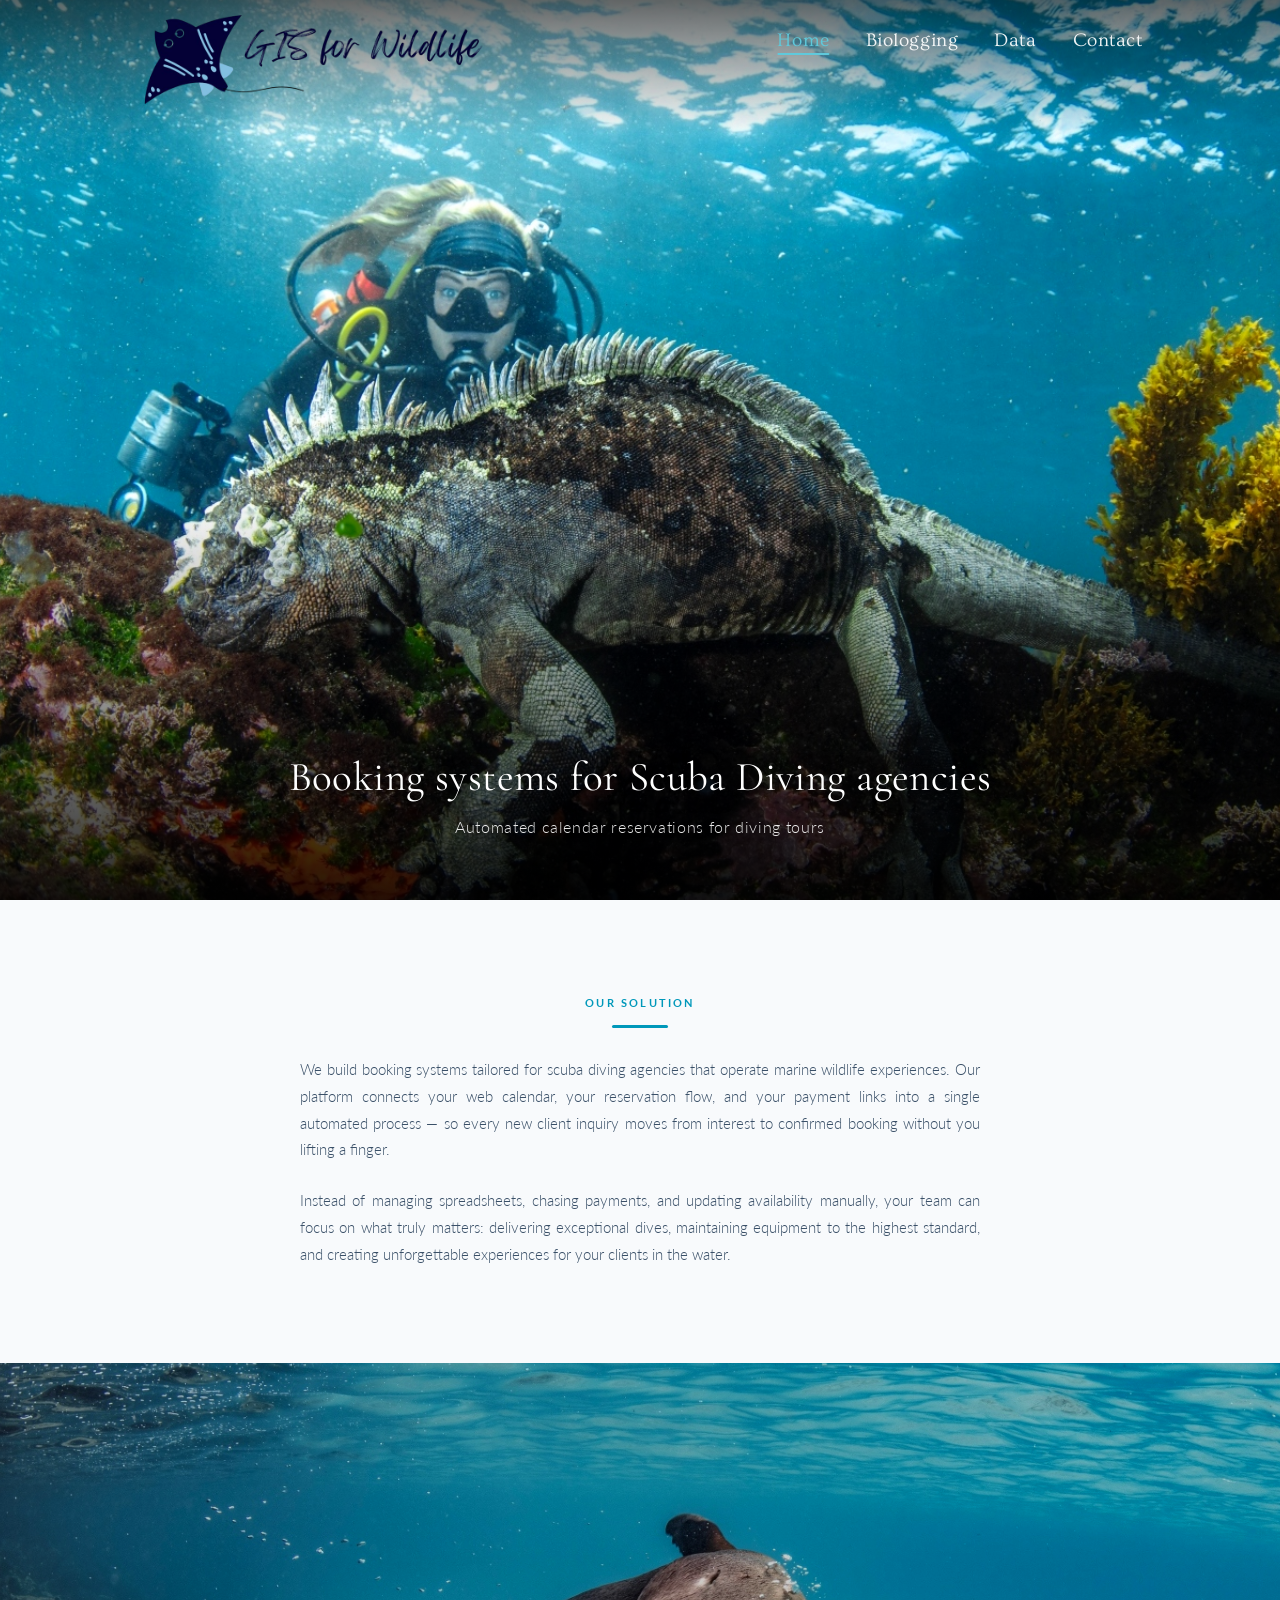
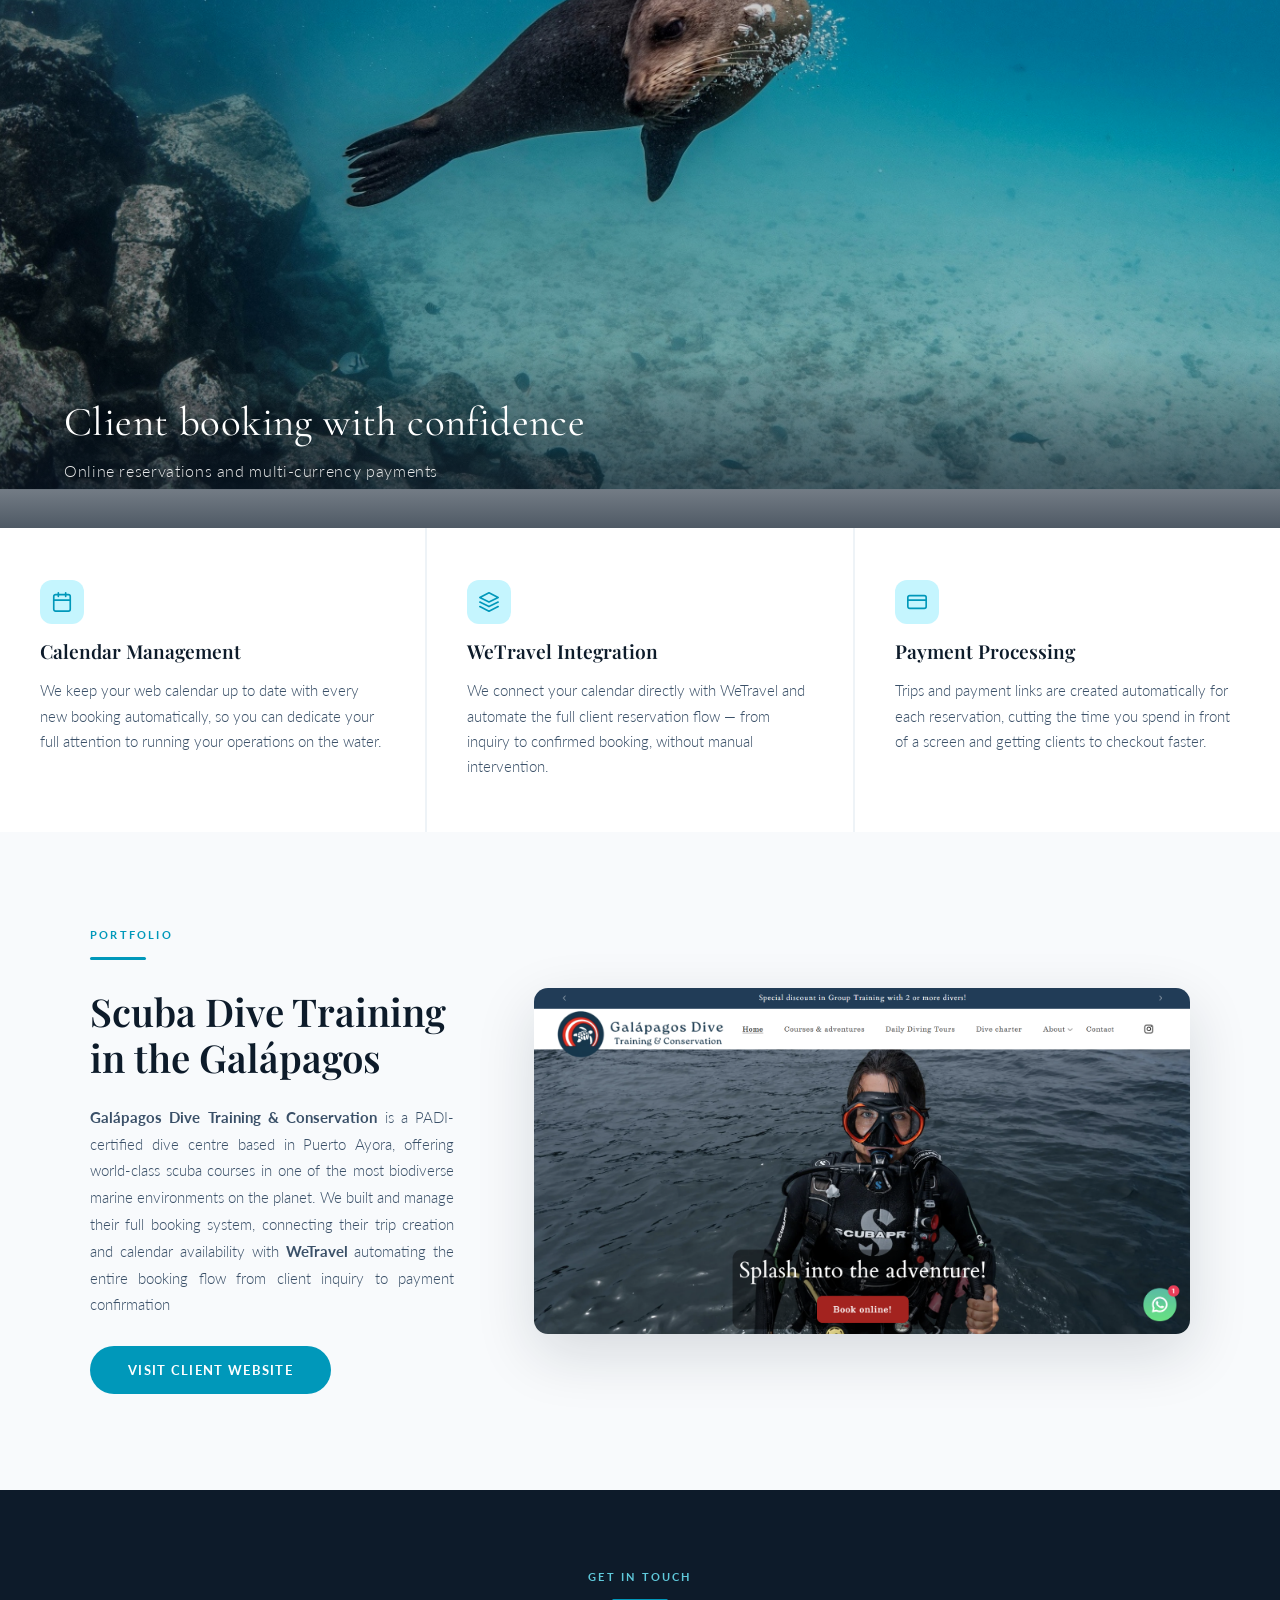
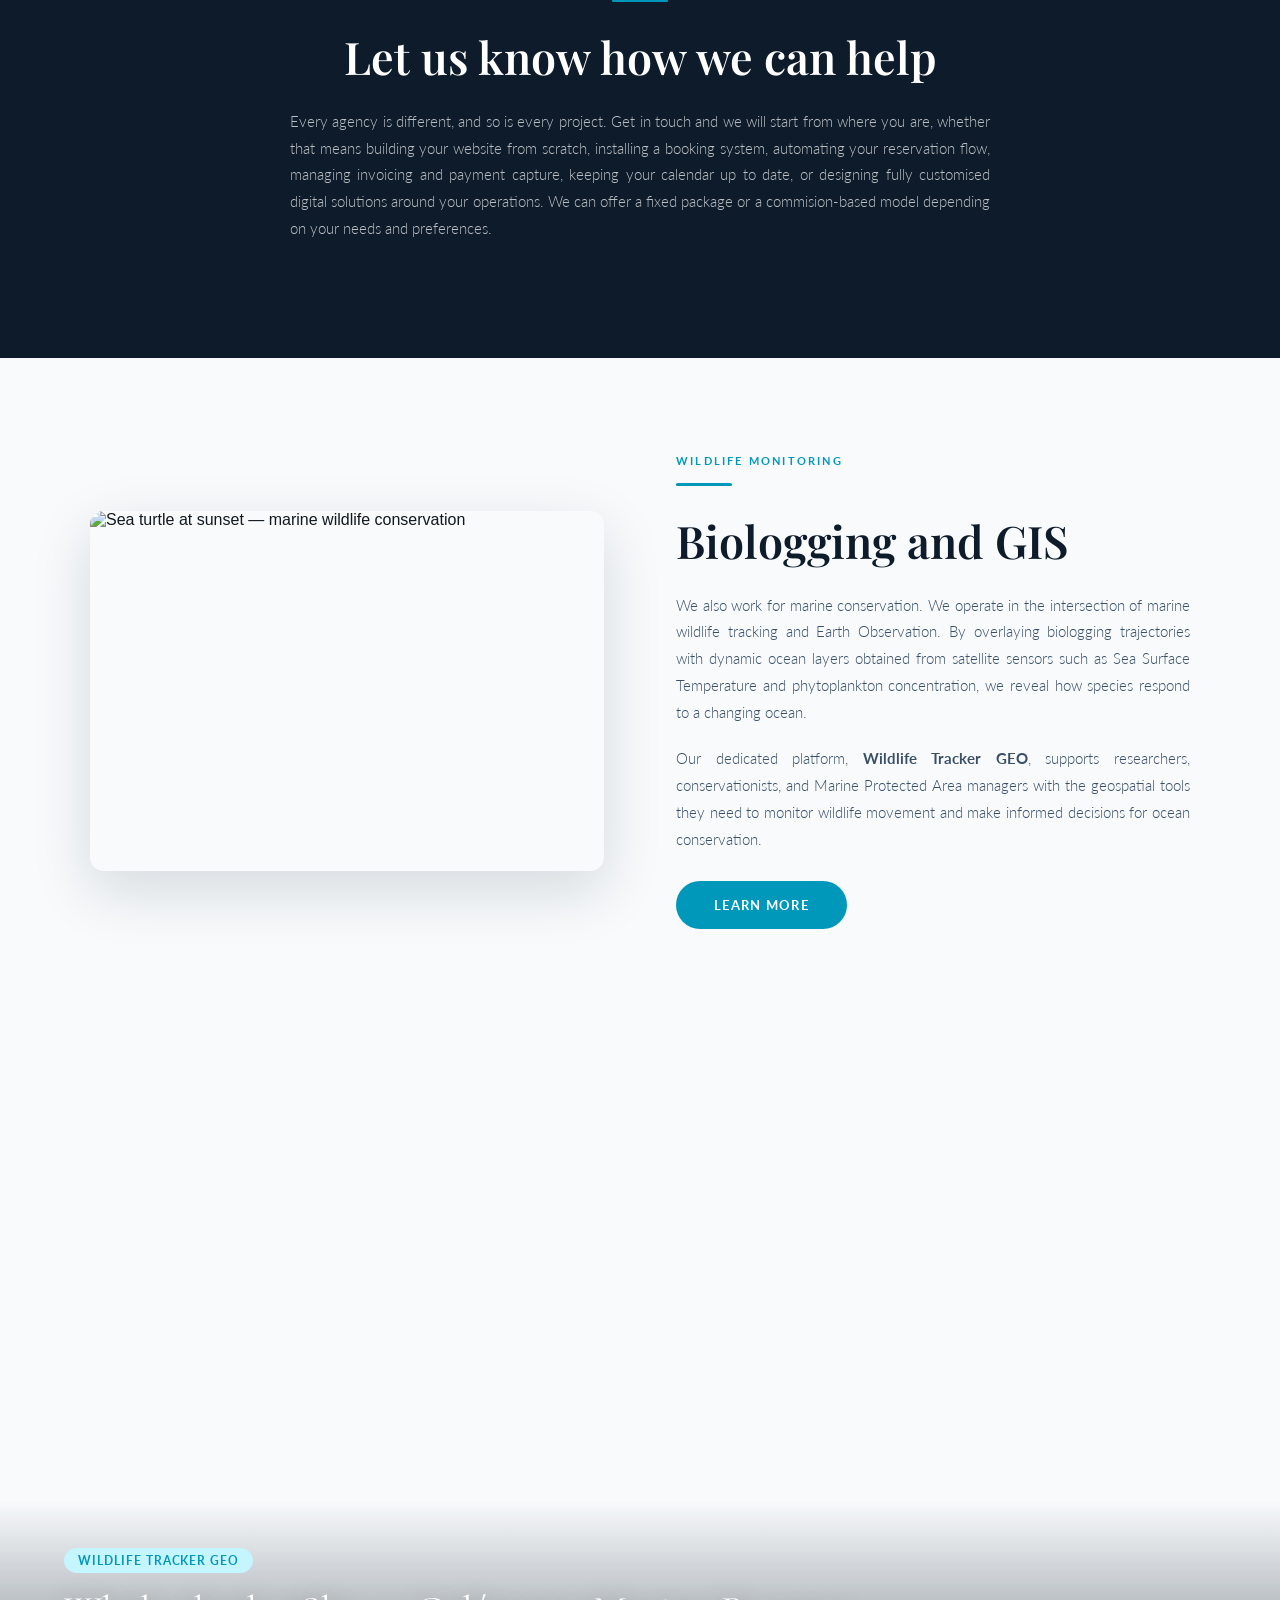
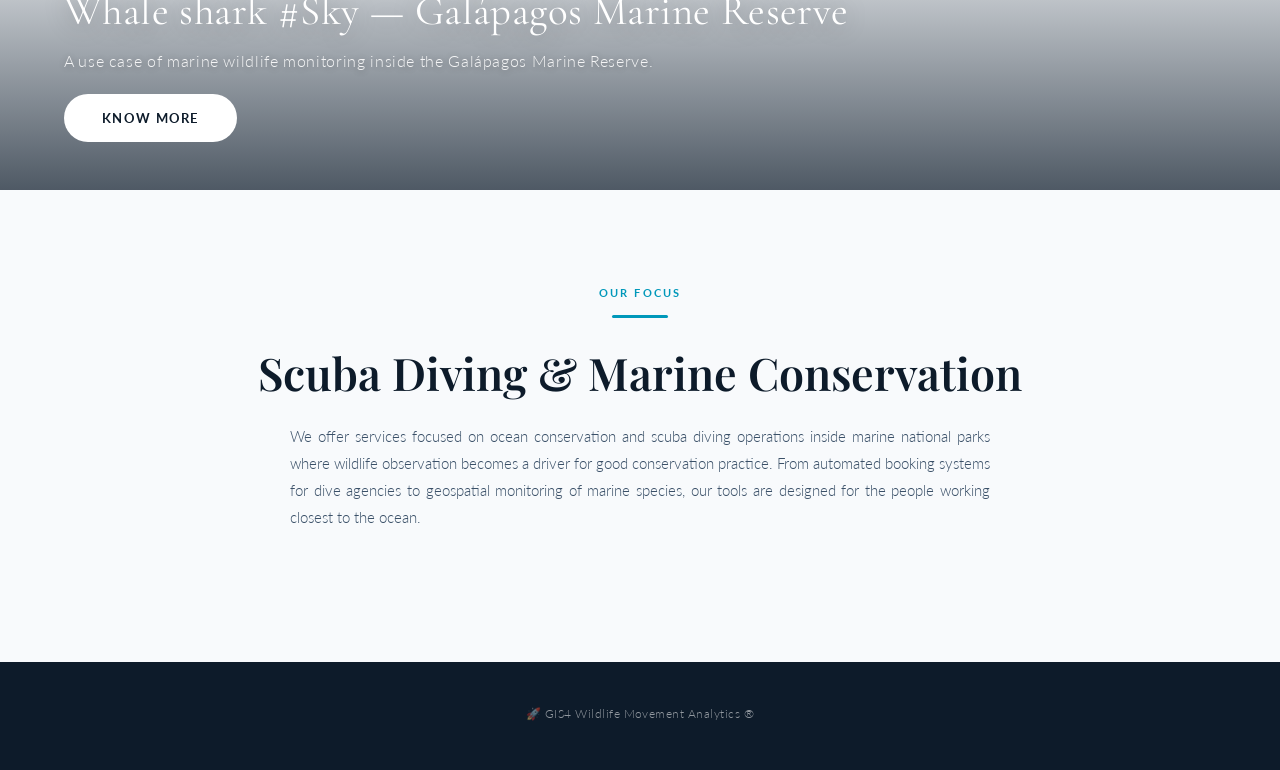
==== commit a19509bc: "home update" ====
--- a/index.html
+++ b/index.html
@@ -1,87 +1,39 @@
-<!DOCTYPE html><html lang="en" style="--photo-font: 'Cormorant Garamond';"><head>
-
-
-
-
-  <meta charset="UTF-8">
-  <meta name="viewport" content="width=device-width, initial-scale=1.0">
-  <title>GIS for Wildlife Movement Analytics</title>
-  <meta name="description" content="Biologging and Earth Observation technology for ocean conservation. Wildlife Tracker GEO — satellite tracking meets marine science.">
+<!DOCTYPE html>
+<html lang="en" style="--photo-font: 'Cormorant Garamond';">
+<head>
+  <meta charset="UTF-8" />
+  <meta name="viewport" content="width=device-width, initial-scale=1.0" />
+  <link rel="icon" type="image/png" href="uploads/Logo/ocean-web-removebg-alt.png" />
+  <title>Home — GIS for Wildlife</title>
+  <meta name="description" content="Booking systems for wildlife observation. Automatic reservations for scuba diving agencies — GIS for Wildlife." />
   <!-- Open Graph / social sharing -->
   <meta property="og:type" content="website" />
-  <meta property="og:url" content="https://gis4-wildlife.com/" />
-  <meta property="og:title" content="GIS for Wildlife Movement Analytics" />
-  <meta property="og:description" content="Biologging and Earth Observation technology for ocean conservation. Wildlife Tracker GEO — satellite tracking meets marine science." />
-  <meta property="og:image" content="https://gis4-wildlife.com/uploads/Landing_page/kris-mikael-krister-aGihPIbrtVE-unsplash.jpg" />
+  <meta property="og:url" content="https://gis4-wildlife.com/b2b/" />
+  <meta property="og:title" content="Home — GIS for Wildlife" />
+  <meta property="og:description" content="Booking systems for wildlife observation. Automatic reservations for scuba diving agencies." />
+  <meta property="og:image" content="https://gis4-wildlife.com/uploads/Home_page/GAB4439_ed.jpg" />
   <!-- Twitter / X Card -->
   <meta name="twitter:card" content="summary_large_image" />
-  <meta name="twitter:title" content="GIS for Wildlife Movement Analytics" />
-  <meta name="twitter:description" content="Biologging and Earth Observation technology for ocean conservation. Wildlife Tracker GEO — satellite tracking meets marine science." />
-  <meta name="twitter:image" content="https://gis4-wildlife.com/uploads/Landing_page/kris-mikael-krister-aGihPIbrtVE-unsplash.jpg" />
-  <link rel="stylesheet" href="css/style.css">
-  <script src="https://unpkg.com/react@18.3.1/umd/react.development.js" integrity="sha384-hD6/rw4ppMLGNu3tX5cjIb+uRZ7UkRJ6BPkLpg4hAu/6onKUg4lLsHAs9EBPT82L" crossorigin="anonymous"></script>
-  <script src="https://unpkg.com/react-dom@18.3.1/umd/react-dom.development.js" integrity="sha384-u6aeetuaXnQ38mYT8rp6sbXaQe3NL9t+IBXmnYxwkUI2Hw4bsp2Wvmx4yRQF1uAm" crossorigin="anonymous"></script>
-  <script src="https://unpkg.com/@babel/standalone@7.29.0/babel.min.js" integrity="sha384-m08KidiNqLdpJqLq95G/LEi8Qvjl/xUYll3QILypMoQ65QorJ9Lvtp2RXYGBFj1y" crossorigin="anonymous"></script>
+  <meta name="twitter:title" content="Home — GIS for Wildlife" />
+  <meta name="twitter:description" content="Booking systems for wildlife observation. Automatic reservations for scuba diving agencies." />
+  <meta name="twitter:image" content="https://gis4-wildlife.com/uploads/Home_page/GAB4439_ed.jpg" />
+  <link rel="stylesheet" href="css/style.css" />
   <style>
-    /* Page-specific overrides */
-    ul.nav-links li { list-style: none !important; 
-      padding: 0 !important; 
-      margin: 0 !important; }
-
-    ul.nav-links { list-style: none !important;
-      padding: 0 !important;
-      margin: 0 !important;
-      display: flex !important;
-      gap: 36px !important;
-    }
+    ul.nav-links li { list-style: none !important; padding: 0 !important; margin: 0 !important; }
+    ul.nav-links { list-style: none !important; padding: 0 !important; margin: 0 !important; display: flex !important; gap: 36px !important; }
     @media (max-width: 768px) {
       ul.nav-links { gap: 0px !important; }
     }
-
     ul.nav-links li { display: flex !important; align-items: center !important; }
-    .nav-links a { font-size: 19px !important; color: rgba(255,255,255,0.92) !important; display: inline-block !important; position: relative !important; }
+    .nav-links a { font-family: 'Ovo', Georgia, serif !important; font-size: 19px !important; color: rgba(255,255,255,0.92) !important; display: inline-block !important; position: relative !important; }
+    nav.scrolled .nav-links a { color: var(--navy-mid) !important; }
     .nav-links a.active::after { width: 100% !important; background: var(--ocean-lt) !important; }
     .nav-links a:hover::after { width: 100% !important; background: var(--ocean-lt) !important; }
     .nav-links a.active { color: var(--ocean-lt) !important; }
-    nav.scrolled .nav-links a { color: var(--navy-mid) !important; }
-    .hero-img { object-position: center 50%; filter: brightness(0.97) saturate(1.05) !important; }
-    @media (max-width: 768px) {
-      .hero-img { object-position: 72% 50% !important; }
-    }
-
-
-
-    /* Partners strip */
-    .partners {
-      background: var(--off-white);
-      padding: 40px 48px;
-      display: flex;
-      align-items: center;
-      justify-content: center;
-      gap: 12px;
-      flex-wrap: wrap;
-    }
-    .partners-label {
-      font-size: 11px;
-      font-weight: 700;
-      letter-spacing: 0.18em;
-      text-transform: uppercase;
-      color: var(--text-sub);
-      margin-right: 8px;
-    }
-    .partner-tag {
-      font-size: 12px;
-      font-weight: 700;
-      letter-spacing: 0.08em;
-      text-transform: uppercase;
-      color: var(--navy-mid);
-      padding: 8px 20px;
-      border: 1.5px solid rgba(13,27,42,0.14);
-      border-radius: 30px;
-      background: #fff;
-    }
-
-    /* Product feature strip */
+    .b2b-hero-img { object-position: center 40%; filter: brightness(1) saturate(1.05) !important; }
+    #hero .hero-overlay { background: linear-gradient(to bottom, rgba(0,0,0,0.60) 0%, rgba(0,0,0,0.20) 10%, rgba(0,0,0,0) 15%, rgba(0,0,0,0) 55%, rgba(0,0,0,0.85) 100%); }
+
+    /* Feature strip */
     .feature-strip {
       display: grid;
       grid-template-columns: repeat(3, 1fr);
@@ -118,82 +70,59 @@
       color: var(--text-sub);
       font-weight: 300;
     }
-
-    /* Rays closing section */
-    .closing-section {
-      position: relative;
-      height: 85vh;
-      min-height: 540px;
-      overflow: hidden;
-      display: flex;
-      align-items: flex-end;
-      justify-content: center;
-    }
-    .closing-section img {
-      position: absolute;
-      inset: 0;
-      width: 100%; height: 100%;
-      object-fit: cover;
-      object-position: center 55%;
-      filter: brightness(0.95) saturate(1.1);
-    }
-    .closing-overlay {
-      position: absolute;
-      inset: 0;
-      background: linear-gradient(to bottom, rgba(13,27,42,0.05) 0%, rgba(13,27,42,0.45) 100%);
-    }
-    .closing-content {
-      position: relative;
-      text-align: center;
-      color: #fff;
-      padding: 0 24px 48px;
-      animation: fadeUp 0.8s ease 0.2s both;
-    }
-    .closing-content p {
-      font-family: 'Lato', sans-serif;
-      font-size: clamp(0.85rem, 1.3vw, 1rem);
-      font-weight: 300;
-      letter-spacing: 0.04em;
-      opacity: 0.9;
-      max-width: 480px;
-      margin: 0 auto;
-      text-shadow: 0 1px 8px rgba(0,0,0,0.4);
-    }
-    .closing-content h2 {
-      font-family: var(--photo-font, 'Ovo'), Georgia, serif;
-      font-size: clamp(1.7rem, 3.2vw, 2.8rem);
-      font-weight: 400;
-      line-height: 1.22;
-      margin-bottom: 32px;
-      letter-spacing: 0.01em;
-      text-shadow: 0 2px 24px rgba(0,0,0,0.35);
-    }
-
     @media (max-width: 860px) {
       .feature-strip { grid-template-columns: 1fr; }
-      .partners { padding: 32px 24px; }
+    }
+
+    /* Portfolio section */
+    .portfolio-section {
+      background: var(--white);
+      padding: 96px 48px;
+    }
+    .portfolio-section .section-inner {
+      max-width: 1100px;
+      margin: 0 auto;
+      display: grid;
+      grid-template-columns: 1fr 1.8fr;
+      gap: 80px;
+      align-items: center;
+    }
+    .portfolio-img {
+      border-radius: var(--radius);
+      overflow: hidden;
+      box-shadow: 0 20px 60px rgba(13,27,42,0.14);
+    }
+    .portfolio-img img {
+      width: 100%;
+      display: block;
+      transition: transform 0.5s ease;
+    }
+    .portfolio-img:hover img { transform: scale(1.03); }
+    @media (max-width: 860px) {
+      .portfolio-section { padding: 56px 24px; }
+      .portfolio-section .section-inner { grid-template-columns: 1fr; gap: 40px; }
     }
   </style>
-<script type="text/javascript" data-name="TokenSigning" data-by="Web-eID extension" src="chrome-extension://ncibgoaomkmdpilpocfeponihegamlic/token-signing-page-script.js"></script></head>
-<body data-new-gr-c-s-check-loaded="14.1286.0" data-gr-ext-installed="" style="font-family: &quot;Trebuchet MS&quot;;">
-
-
+</head>
+<body>
 
 <!-- ═══════════════════════════════════════
      NAVIGATION
 ═══════════════════════════════════════ -->
 <nav id="main-nav">
   <a href="./" class="nav-logo-wrap">
-    <img src="uploads/Logo/gis_for_wildlife_new_logo_web-removebg-preview.png" alt="GIS for Wildlife" class="nav-logo">
+    <img src="uploads/Logo/gis_for_wildlife_new_logo_web-removebg-preview.png" alt="GIS for Wildlife" class="nav-logo" />
   </a>
   <button class="nav-hamburger" id="nav-hamburger" aria-label="Toggle menu" aria-expanded="false">
     <span></span>
     <span></span>
     <span></span>
   </button>
-  <ul class="nav-links nav-links-center" style="padding: 0; text-align: left; justify-content: flex-start; margin: 0">
-    <li><a href="./" class="active" style="font-family: Ovo, Georgia, serif;">Home</a></li>
-    <li><a href="data/" style="font-family: Ovo, Georgia, serif; padding: 0px 0px 4px">Data</a></li>
+  <ul class="nav-links nav-links-center">
+    <li><a href="./" class="active">Home</a></li>
+    <li><a href="biologging/">Biologging</a></li>
+    <li><a href="data/">Data</a></li>
+    <li><a href="contact/">Contact</a></li>
   </ul>
   <div class="nav-spacer"></div>
 </nav>
@@ -203,180 +132,211 @@
      HERO
 ═══════════════════════════════════════ -->
 <section class="hero" id="hero">
-  <img src="uploads/Landing_page/kris-mikael-krister-aGihPIbrtVE-unsplash.jpg" alt="Baby sea turtle in a bowl on the beach at sunset" class="hero-img" id="hero-img" style="transform: scale(1.08) translateY(9.21057px);">
+  <img
+    src="uploads/Home_page/GAB4439_ed.jpg"
+    alt="Wildlife observation — scuba diving agency booking system"
+    class="hero-img b2b-hero-img"
+    id="hero-img"
+    
+  />
   <div class="hero-overlay"></div>
-  <div class="hero-caption hero-caption-lower">
-    <h1>Biologging and Earth Observation</h1>
-    <p>Wildlife monitoring in changing oceanic ecosystems</p>
-  </div>
-</section>
-
-
-
+  <div class="hero-caption">
+      <h1>Booking systems for Scuba Diving agencies</h1>
+      <p>Automated calendar reservations for diving tours</p>
+  </div>
+</section>
 
 
 <!-- ═══════════════════════════════════════
      INTRO TEXT SECTION
 ═══════════════════════════════════════ -->
-<section class="text-section">
+<section class="text-section" style="text-align: center;">
   <div class="section-inner">
-    <div class="reveal visible">
-      <p class="section-label">Our Mission</p>
-      <div class="divider"></div>
-      <h2 class="section-title">Geospatial science<br>in service of the ocean</h2>
-    </div>
-    <div class="reveal reveal-delay-1 visible">
-      <p class="section-body">
-        GIS for Wildlife develops software that integrates satellite biologging data with real-time
-        Earth Observation layers — sea surface temperature, chlorophyll concentration —
-        to reveal how marine species navigate a dynamic and increasingly threatened ocean environment.
+    <div class="reveal">
+      <p class="section-label">Our Solution</p>
+      <div class="divider" style="margin: 0 auto 28px;"></div>
+      <!-- <h2 class="section-title">Automated Booking system</h2> -->
+    </div>
+    <div class="reveal reveal-delay-1">
+      <p class="section-body" style="max-width: 680px; margin: 0 auto; text-align: justify;">
+        We build booking systems tailored for scuba diving agencies that operate marine wildlife experiences.
+        Our platform connects your web calendar, your reservation flow, and your payment links into a single
+        automated process — so every new client inquiry moves from interest to confirmed booking without
+        you lifting a finger.
       </p>
     </div>
-    <div class="reveal reveal-delay-2 visible">
-      <div class="stat-row">
-        <div class="stat-item">
-          <div class="stat-num">SST</div>
-          <div class="stat-label">Sea Surface Temperature</div>
-        </div>
-        <div class="stat-item">
-          <div class="stat-num">Chl</div>
-          <div class="stat-label">Phytoplankton Concentration</div>
-        </div>
-        <div class="stat-item">
-          <div class="stat-num">GPS</div>
-          <div class="stat-label">Satellite Biologging Tags</div>
-        </div>
-      </div>
-    </div>
-  </div>
-</section>
-
-
-<!-- ═══════════════════════════════════════
-     SEALS — FULL BLEED IMAGE
-═══════════════════════════════════════ -->
-<div class="img-section" id="parallax-seals">
-  <img src="uploads/Landing_page/neil-cooper-uwI8R_FyLrI-unsplash.jpg" alt="Harbour seals resting on coastal rocks" id="parallax-seals-img">
+    <div class="reveal reveal-delay-2">
+      <p class="section-body" style="max-width: 680px; margin: 24px auto 0; text-align: justify;">
+        Instead of managing spreadsheets, chasing payments, and updating availability manually, your team
+        can focus on what truly matters: delivering exceptional dives, maintaining equipment to the highest
+        standard, and creating unforgettable experiences for your clients in the water.
+      </p>
+    </div>
+  </div>
+</section>
+
+
+<!-- ═══════════════════════════════════════
+     FULL-BLEED IMAGE
+═══════════════════════════════════════ -->
+<div class="img-section" id="parallax-b2b">
+  <img src="uploads/Home_page/GAB3504.jpg" alt="Scuba diving wildlife experience" id="parallax-b2b-img">
   <div class="img-section-caption reveal">
-    <h2>From polar coasts to tropical reefs</h2>
-    <p>Marine fauna movement monitoring across diverse habitats</p>
+    <h2>Client booking with confidence</h2>
+    <p>Online reservations and multi-currency payments</p>
   </div>
 </div>
 
 
 <!-- ═══════════════════════════════════════
-     FEATURE STRIP
+     SERVICES STRIP
 ═══════════════════════════════════════ -->
 <div class="feature-strip">
   <div class="feature-item reveal">
     <div class="feature-icon">
-      <svg viewBox="0 0 24 24"><circle cx="12" cy="12" r="3"></circle><path d="M12 2v2M12 20v2M4.22 4.22l1.42 1.42M18.36 18.36l1.42 1.42M2 12h2M20 12h2M4.22 19.78l1.42-1.42M18.36 5.64l1.42-1.42"></path></svg>
-    </div>
-    <div class="feature-title">Biologging</div>
-    <div class="feature-desc">Satellite tags relay real-time GPS positions via satellite for any tagged marine individual, anywhere on Earth.</div>
+      <svg viewBox="0 0 24 24"><rect x="3" y="4" width="18" height="18" rx="2"/><path d="M16 2v4M8 2v4M3 10h18"/></svg>
+    </div>
+    <div class="feature-title">Calendar Management</div>
+    <div class="feature-desc">We keep your web calendar up to date with every new booking automatically, so you can dedicate your full attention to running your operations on the water.</div>
   </div>
   <div class="feature-item reveal reveal-delay-1">
     <div class="feature-icon">
-      <svg viewBox="0 0 24 24"><path d="M3 3l7.07 16.97 2.51-7.39 7.39-2.51L3 3z"></path></svg>
-    </div>
-    <div class="feature-title">Earth Observation Layers</div>
-    <div class="feature-desc">Copernicus Marine Service data streams SST and Chlorophyll overlaying directly on tracking trajectories.</div>
+      <svg viewBox="0 0 24 24"><path d="M12 2L2 7l10 5 10-5-10-5z"/><path d="M2 17l10 5 10-5"/><path d="M2 12l10 5 10-5"/></svg>
+    </div>
+    <div class="feature-title">WeTravel Integration</div>
+    <div class="feature-desc">We connect your calendar directly with WeTravel and automate the full client reservation flow — from inquiry to confirmed booking, without manual intervention.</div>
   </div>
   <div class="feature-item reveal reveal-delay-2">
     <div class="feature-icon">
-      <svg viewBox="0 0 24 24"><rect x="3" y="3" width="7" height="7" rx="1"></rect><rect x="14" y="3" width="7" height="7" rx="1"></rect><rect x="3" y="14" width="7" height="7" rx="1"></rect><path d="M17.5 14v3M14 17.5h7"></path></svg>
-    </div>
-    <div class="feature-title">Movebank Database</div>
-    <div class="feature-desc">Integrated with Movebank, the world's largest repository of animal tracking data for migratory species studies.</div>
+      <svg viewBox="0 0 24 24"><rect x="2" y="5" width="20" height="14" rx="2"/><path d="M2 10h20"/></svg>
+    </div>
+    <div class="feature-title">Payment Processing</div>
+    <div class="feature-desc">Trips and payment links are created automatically for each reservation, cutting the time you spend in front of a screen and getting clients to checkout faster.</div>
   </div>
 </div>
 
 
 <!-- ═══════════════════════════════════════
-     GREEN TURTLE — SPLIT SECTION
+     PORTFOLIO
+═══════════════════════════════════════ -->
+<section class="portfolio-section">
+  <div class="section-inner">
+    <div class="reveal">
+      <p class="section-label">Portfolio</p>
+      <div class="divider"></div>
+      <h2 class="section-title" style="font-size: 2.4rem;">Scuba Dive Training in the Galápagos</h2>
+      <p class="section-body" style="margin-bottom: 28px; text-align: justify;">
+        <strong>Galápagos Dive Training & Conservation</strong> is a PADI-certified dive centre based in Puerto Ayora, offering world-class
+        scuba courses in one of the most biodiverse marine environments on the planet. We built and manage
+        their full booking system, connecting their trip creation and calendar availability with <strong>WeTravel</strong> automating the entire booking flow from client inquiry to payment confirmation
+      </p>
+      <a
+        href="https://galapagosdivetraining.com"
+        class="btn btn-ocean"
+        target="_blank"
+        rel="noopener noreferrer"
+      >Visit Client Website</a>
+    </div>
+    <figure class="portfolio-img reveal reveal-delay-1">
+      <img
+        src="uploads/Home_page/front_website.png"
+        alt="Galápagos Dive Training website — PADI scuba courses in Puerto Ayora"
+      />
+    </figure>
+  </div>
+</section>
+
+
+<!-- ═══════════════════════════════════════
+     GET IN TOUCH
+═══════════════════════════════════════ -->
+<section class="band-section">
+  <div class="section-inner" style="text-align: center;">
+    <div class="reveal">
+      <p class="section-label" style="color: var(--ocean-lt);">Get in touch</p>
+      <div class="divider" style="margin: 0 auto 28px;"></div>
+      <h2 class="section-title">Let us know how we can help</h2>
+    </div>
+    <div class="reveal reveal-delay-1">
+      <p class="section-body" style="max-width: 700px; margin: 0 auto 36px; text-align: justify;">
+        Every agency is different, and so is every project. Get in touch and we will start from where
+        you are, whether that means building your website from scratch, installing a booking system,
+        automating your reservation flow, managing invoicing and payment capture, keeping your
+        calendar up to date, or designing fully customised digital solutions around your operations.
+        We can offer a fixed package or a commision-based model depending on your needs and preferences.
+      </p>
+    </div>
+  </div>
+</section>
+
+
+<!-- ═══════════════════════════════════════
+     CONSERVATION SCIENCE
 ═══════════════════════════════════════ -->
 <section class="split-section">
   <div class="split-inner">
     <div class="split-image reveal">
-      <img src="uploads/Landing_page/arturo-rivera-0ANjak7w4IQ-unsplash-cut.jpg" alt="Baby sea turtle in a bowl on the beach at sunset">
+      <img src="uploads/Conservation_page/arturo-rivera-0ANjak7w4IQ-unsplash-cut.jpg" alt="Sea turtle at sunset — marine wildlife conservation" />
     </div>
     <div>
       <div class="reveal">
-        <p class="section-label">Conservation Science</p>
+        <p class="section-label">Wildlife monitoring</p>
         <div class="divider"></div>
-        <h2 class="section-title">Wildlife migration in a changing ocean</h2>
+        <h2 class="section-title">Biologging and GIS</h2>
       </div>
       <div class="reveal reveal-delay-1">
-        <p class="section-body">
-          Species like sea turtles and whale sharks navigate across ocean basins using environmental
-          cues such as temperature gradients, productivity hotspots, abd current systems. Our geospatial platform
-          makes those invisible connections visible to scientists and conservationists.
+        <p class="section-body" style="text-align: justify;">
+          We also work for marine conservation. We operate in the intersection of marine wildlife tracking and Earth Observation.
+          By overlaying biologging trajectories with dynamic ocean layers obtained from satellite sensors such as Sea Surface Temperature and
+          phytoplankton concentration, we reveal how species respond to a changing ocean.
         </p>
       </div>
-    </div>
-  </div>
-</section>
-
-
-<!-- ═══════════════════════════════════════
-     WHALE SHARK — WILDLIFE TRACKER GEO BAND
-═══════════════════════════════════════ -->
-<section class="band-section">
-  <div class="section-inner" style="text-align:center;">
-    <div class="reveal">
-      <p class="section-label" style="color: var(--ocean-lt);">Wildlife Tracker GEO</p>
-      <div class="divider" style="margin: 0 auto 28px;"></div>
-      <h2 class="section-title">Tracking the giants of the Galápagos</h2>
-    </div>
-    <div class="reveal reveal-delay-1">
-      <p class="section-body">
-        In collaboration with the <strong style="color:#fff;">Galápagos Whale Shark Project</strong>,
-        Wildlife Tracker GEO was deployed to analyse the movement of satellite-tagged whale sharks
-        across the Eastern Tropical Pacific, combining biologging data with ocean environmental layers.
-      </p>
-    </div>
-  </div>
-</section>
-
-
-<!-- ═══════════════════════════════════════
-     WHALE SHARK — FULL BLEED + BUTTON
-═══════════════════════════════════════ -->
-<div class="img-section" id="parallax-shark">
-  <img src="uploads/Landing_page/SofiaGreen_7858_SPOT_Tag_LR.jpg" alt="Whale shark with satellite SPOT tag, Galápagos" id="parallax-shark-img">
+      <div class="reveal reveal-delay-2">
+        <p class="section-body" style="margin-top: 20px; text-align: justify;">
+          Our dedicated platform, <strong>Wildlife Tracker GEO</strong>, supports researchers, conservationists,
+          and Marine Protected Area managers with the geospatial tools they need to monitor wildlife movement
+          and make informed decisions for ocean conservation.
+        </p>
+      </div>
+      <div class="reveal reveal-delay-2" style="margin-top: 28px;">
+        <a href="biologging/" class="btn btn-ocean">Learn more</a>
+      </div>
+    </div>
+  </div>
+</section>
+
+
+<!-- ═══════════════════════════════════════
+     WHALE SHARK — FULL BLEED
+═══════════════════════════════════════ -->
+<div class="img-section" id="parallax-shark-b2b">
+  <img src="uploads/Conservation_page/SofiaGreen_7858_SPOT_Tag_LR.jpg" alt="Whale shark with satellite SPOT tag, Galápagos" id="parallax-shark-b2b-img">
   <div class="img-section-caption reveal">
     <span class="chip chip-ocean" style="margin-bottom:14px; display:inline-block;">Wildlife Tracker GEO</span>
     <h2>Whale shark #Sky — Galápagos Marine Reserve</h2>
-    <p>Satellite tag data merged with SST and Chlorophyll layers reveals how these giants respond to seasonal ocean shifts.</p>
-    <a href="data/" class="btn btn-white" style="margin-top: 24px;">Explore the Data</a>
+    <p style="max-width: 640px;">A use case of marine wildlife monitoring inside the Galápagos Marine Reserve.</p>
+    <a href="biologging/#tracking-giants" class="btn btn-white" style="margin-top: 24px;">Know more</a>
   </div>
 </div>
 
 
 <!-- ═══════════════════════════════════════
-     ADAPTABLE WORLDWIDE — SPLIT (reversed)
-═══════════════════════════════════════ -->
-<section class="split-section">
-  <div class="split-inner reverse">
-    <div class="split-image reveal">
-      <img src="uploads/Landing_page/cornelius-ventures-portrait.jpg" alt="Gentoo penguin in Antarctica">
-    </div>
-    <div>
-      <div class="reveal">
-        <p class="section-label">Global Reach</p>
-        <div class="divider"></div>
-        <h2 class="section-title">Adaptable to any species, any ocean</h2>
-      </div>
-      <div class="reveal reveal-delay-1">
-        <p class="section-body">
-          From Antarctic penguins to tropical elasmobranchs, Wildlife Tracker GEO integrates with
-          Movebank's global database and Copernicus Marine Service to deliver species-agnostic
-          movement analytics for researchers worldwide.
-        </p>
-      </div>
-      <div class="reveal reveal-delay-2" style="margin-top: 32px;">
-        <a href="data/" class="btn btn-outline-navy">See Open Data</a>
-      </div>
+     OUR FOCUS
+═══════════════════════════════════════ -->
+<section class="text-section">
+  <div class="section-inner" style="text-align: center;">
+    <div class="reveal">
+      <p class="section-label">Our Focus</p>
+      <div class="divider" style="margin: 0 auto 28px;"></div>
+      <h2 class="section-title">Scuba Diving & Marine Conservation</h2>
+    </div>
+    <div class="reveal reveal-delay-1">
+      <p class="section-body" style="max-width: 700px; margin: 0 auto 36px; text-align: justify;">
+        We offer services focused on ocean conservation and scuba diving operations inside marine national parks
+        where wildlife observation becomes a driver for good conservation practice.
+        From automated booking systems for dive agencies to geospatial monitoring of marine species,
+        our tools are designed for the people working closest to the ocean.
+      </p>
     </div>
   </div>
 </section>
@@ -399,22 +359,35 @@
     nav.classList.toggle('scrolled', window.scrollY > 40);
   }, { passive: true });
 
-  /* --- Parallax on hero and full-bleed images --- */
-  function setupParallax(imgId, factor) {
-    const img = document.getElementById(imgId);
+  /* --- Parallax hero --- */
+  const heroImg = document.getElementById('hero-img');
+  window.addEventListener('scroll', () => {
+    if (!heroImg) return;
+    const pct = window.scrollY / window.innerHeight;
+    heroImg.style.transform = `scale(1.08) translateY(${pct * 48}px)`;
+  }, { passive: true });
+
+  /* --- Parallax full-bleed image --- */
+  (function () {
+    var img = document.getElementById('parallax-b2b-img');
     if (!img) return;
-    window.addEventListener('scroll', () => {
-      const rect = img.closest('section, div').getBoundingClientRect();
-      const visible = rect.top < window.innerHeight && rect.bottom > 0;
-      if (visible) {
-        const pct = (window.innerHeight - rect.top) / (window.innerHeight + rect.height);
-        img.style.transform = `scale(1.08) translateY(${(pct - 0.5) * factor}px)`;
-      }
+    window.addEventListener('scroll', function () {
+      var rect = img.parentElement.getBoundingClientRect();
+      var pct = -rect.top / window.innerHeight;
+      img.style.transform = 'scale(1.12) translateY(' + (pct * 50) + 'px)';
     }, { passive: true });
-  }
-  setupParallax('hero-img', 60);
-  setupParallax('parallax-seals-img', 50);
-  setupParallax('parallax-shark-img', 50);
+  })();
+
+  /* --- Parallax whale shark image --- */
+  (function () {
+    var img = document.getElementById('parallax-shark-b2b-img');
+    if (!img) return;
+    window.addEventListener('scroll', function () {
+      var rect = img.parentElement.getBoundingClientRect();
+      var pct = -rect.top / window.innerHeight;
+      img.style.transform = 'scale(1.12) translateY(' + (pct * 50) + 'px)';
+    }, { passive: true });
+  })();
 
   /* --- Scroll reveal --- */
   const revealEls = document.querySelectorAll('.reveal');
@@ -457,174 +430,5 @@
   })();
 </script>
 
-
-<!-- Tweaks panel removed from this page -->
-<!-- Old tweaks div below:
-  .twk-hd{display:flex;align-items:center;justify-content:space-between;
-    padding:10px 8px 10px 14px;cursor:move;user-select:none}
-  .twk-hd b{font-size:12px;font-weight:600;letter-spacing:.01em}
-  .twk-x{appearance:none;border:0;background:transparent;color:rgba(41,38,27,.55);
-    width:22px;height:22px;border-radius:6px;cursor:default;font-size:13px;line-height:1}
-  .twk-x:hover{background:rgba(0,0,0,.06);color:#29261b}
-  .twk-body{padding:2px 14px 14px;display:flex;flex-direction:column;gap:10px;
-    overflow-y:auto;overflow-x:hidden;min-height:0;
-    scrollbar-width:thin;scrollbar-color:rgba(0,0,0,.15) transparent}
-  .twk-body::-webkit-scrollbar{width:8px}
-  .twk-body::-webkit-scrollbar-track{background:transparent;margin:2px}
-  .twk-body::-webkit-scrollbar-thumb{background:rgba(0,0,0,.15);border-radius:4px;
-    border:2px solid transparent;background-clip:content-box}
-  .twk-body::-webkit-scrollbar-thumb:hover{background:rgba(0,0,0,.25);
-    border:2px solid transparent;background-clip:content-box}
-  .twk-row{display:flex;flex-direction:column;gap:5px}
-  .twk-row-h{flex-direction:row;align-items:center;justify-content:space-between;gap:10px}
-  .twk-lbl{display:flex;justify-content:space-between;align-items:baseline;
-    color:rgba(41,38,27,.72)}
-  .twk-lbl>span:first-child{font-weight:500}
-  .twk-val{color:rgba(41,38,27,.5);font-variant-numeric:tabular-nums}
-
-  .twk-sect{font-size:10px;font-weight:600;letter-spacing:.06em;text-transform:uppercase;
-    color:rgba(41,38,27,.45);padding:10px 0 0}
-  .twk-sect:first-child{padding-top:0}
-
-  .twk-field{appearance:none;width:100%;height:26px;padding:0 8px;
-    border:.5px solid rgba(0,0,0,.1);border-radius:7px;
-    background:rgba(255,255,255,.6);color:inherit;font:inherit;outline:none}
-  .twk-field:focus{border-color:rgba(0,0,0,.25);background:rgba(255,255,255,.85)}
-  select.twk-field{padding-right:22px;
-    background-image:url("data:image/svg+xml;utf8,<svg xmlns='http://www.w3.org/2000/svg' width='10' height='6' viewBox='0 0 10 6'><path fill='rgba(0,0,0,.5)' d='M0 0h10L5 6z'/></svg>");
-    background-repeat:no-repeat;background-position:right 8px center}
-
-  .twk-slider{appearance:none;-webkit-appearance:none;width:100%;height:4px;margin:6px 0;
-    border-radius:999px;background:rgba(0,0,0,.12);outline:none}
-  .twk-slider::-webkit-slider-thumb{-webkit-appearance:none;appearance:none;
-    width:14px;height:14px;border-radius:50%;background:#fff;
-    border:.5px solid rgba(0,0,0,.12);box-shadow:0 1px 3px rgba(0,0,0,.2);cursor:default}
-  .twk-slider::-moz-range-thumb{width:14px;height:14px;border-radius:50%;
-    background:#fff;border:.5px solid rgba(0,0,0,.12);box-shadow:0 1px 3px rgba(0,0,0,.2);cursor:default}
-
-  .twk-seg{position:relative;display:flex;padding:2px;border-radius:8px;
-    background:rgba(0,0,0,.06);user-select:none}
-  .twk-seg-thumb{position:absolute;top:2px;bottom:2px;border-radius:6px;
-    background:rgba(255,255,255,.9);box-shadow:0 1px 2px rgba(0,0,0,.12);
-    transition:left .15s cubic-bezier(.3,.7,.4,1),width .15s}
-  .twk-seg.dragging .twk-seg-thumb{transition:none}
-  .twk-seg button{appearance:none;position:relative;z-index:1;flex:1;border:0;
-    background:transparent;color:inherit;font:inherit;font-weight:500;min-height:22px;
-    border-radius:6px;cursor:default;padding:4px 6px;line-height:1.2;
-    overflow-wrap:anywhere}
-
-  .twk-toggle{position:relative;width:32px;height:18px;border:0;border-radius:999px;
-    background:rgba(0,0,0,.15);transition:background .15s;cursor:default;padding:0}
-  .twk-toggle[data-on="1"]{background:#34c759}
-  .twk-toggle i{position:absolute;top:2px;left:2px;width:14px;height:14px;border-radius:50%;
-    background:#fff;box-shadow:0 1px 2px rgba(0,0,0,.25);transition:transform .15s}
-  .twk-toggle[data-on="1"] i{transform:translateX(14px)}
-
-  .twk-num{display:flex;align-items:center;height:26px;padding:0 0 0 8px;
-    border:.5px solid rgba(0,0,0,.1);border-radius:7px;background:rgba(255,255,255,.6)}
-  .twk-num-lbl{font-weight:500;color:rgba(41,38,27,.6);cursor:ew-resize;
-    user-select:none;padding-right:8px}
-  .twk-num input{flex:1;min-width:0;height:100%;border:0;background:transparent;
-    font:inherit;font-variant-numeric:tabular-nums;text-align:right;padding:0 8px 0 0;
-    outline:none;color:inherit;-moz-appearance:textfield}
-  .twk-num input::-webkit-inner-spin-button,.twk-num input::-webkit-outer-spin-button{
-    -webkit-appearance:none;margin:0}
-  .twk-num-unit{padding-right:8px;color:rgba(41,38,27,.45)}
-
-  .twk-btn{appearance:none;height:26px;padding:0 12px;border:0;border-radius:7px;
-    background:rgba(0,0,0,.78);color:#fff;font:inherit;font-weight:500;cursor:default}
-  .twk-btn:hover{background:rgba(0,0,0,.88)}
-  .twk-btn.secondary{background:rgba(0,0,0,.06);color:inherit}
-  .twk-btn.secondary:hover{background:rgba(0,0,0,.1)}
-
-  .twk-swatch{appearance:none;-webkit-appearance:none;width:56px;height:22px;
-    border:.5px solid rgba(0,0,0,.1);border-radius:6px;padding:0;cursor:default;
-    background:transparent;flex-shrink:0}
-  .twk-swatch::-webkit-color-swatch-wrapper{padding:0}
-  .twk-swatch::-webkit-color-swatch{border:0;border-radius:5.5px}
-  .twk-swatch::-moz-color-swatch{border:0;border-radius:5.5px}
-</style><div class="twk-panel" data-noncommentable="" style="right: 16px; bottom: 16px;"><div class="twk-hd"><b>Tweaks</b><button class="twk-x" aria-label="Close tweaks" data-om-text-attrs="{&quot;aria-label&quot;:&quot;txt:/https:/019def51-a0aa-7322-8a1d-8fcb143b3afe.claudeusercontent.com/v1/design/projects/019def51-a0aa-7322-8a1d-8fcb143b3afe/serve/tweaks-panel.jsx:11606:11620&quot;}"><span data-om-text="txt:/https:/019def51-a0aa-7322-8a1d-8fcb143b3afe.claudeusercontent.com/v1/design/projects/019def51-a0aa-7322-8a1d-8fcb143b3afe/serve/tweaks-panel.jsx:11716:11717" class="__om-t">✕</span></button></div><div class="twk-body"><div class="twk-sect">Logo</div><div class="twk-row"><div class="twk-lbl"><span>Logo size</span><span class="twk-val">94</span></div><input type="range" class="twk-slider" min="50" max="120" step="2" value="94"></div><div class="twk-sect">Photo caption font</div><div class="twk-row"><div class="twk-lbl"><span>Font style</span></div><select class="twk-field"><option value="Ovo">Ovo — soft serif</option><option value="Cormorant Garamond">Cormorant Garamond — elegant</option><option value="Playfair Display">Playfair Display — classic</option></select></div><div class="twk-sect">Nav menu font</div><div class="twk-row"><div class="twk-lbl"><span>Font style</span></div><select class="twk-field"><option value="Playfair Display">Playfair Display</option><option value="Ovo">Ovo</option><option value="Cormorant Garamond">Cormorant Garamond</option><option value="Lato">Lato (sans-serif)</option></select></div></div></div></div>
-<script type="text/babel" data-plugins="transform-react-jsx-source,om-src-id,om-text-extract" data-filename="inline-1">
-const TWEAK_DEFAULTS = /*EDITMODE-BEGIN*/{
-  "logoSize": 90,
-  "photoFont": "Ovo",
-  "navFont": "Playfair Display"
-}/*EDITMODE-END*/; -->
-<!-- 
-function TweaksApp() {
-  const [tweaks, setTweakState] = React.useState(TWEAK_DEFAULTS);
-
-  function setTweak(key, value) {
-    setTweakState(prev => {
-      const next = { ...prev, [key]: value };
-      window.parent.postMessage({ type: '__edit_mode_set_keys', edits: { [key]: value } }, '*');
-      return next;
-    });
-  }
-
-  React.useEffect(() => {
-    document.querySelectorAll('.nav-logo').forEach(el => {
-      el.style.height = tweaks.logoSize + 'px';
-    });
-    document.documentElement.style.setProperty('--photo-font', "'" + tweaks.photoFont + "'");
-    document.querySelectorAll('.nav-links a').forEach(el => {
-      el.style.fontFamily = "'" + tweaks.navFont + "', Georgia, serif";
-    });
-  }, [tweaks]);
-
-  // Listen for host activate/deactivate
-  const [visible, setVisible] = React.useState(false);
-  React.useEffect(() => {
-    const handler = (e) => {
-      if (e.data?.type === '__activate_edit_mode') setVisible(true);
-      if (e.data?.type === '__deactivate_edit_mode') setVisible(false);
-    };
-    window.addEventListener('message', handler);
-    window.parent.postMessage({ type: '__edit_mode_available' }, '*');
-    return () => window.removeEventListener('message', handler);
-  }, []);
-
-  if (!visible) return null;
-
-  return (
-    <TweaksPanel title="Tweaks" onClose={() => {
-      setVisible(false);
-      window.parent.postMessage({ type: '__edit_mode_dismissed' }, '*');
-    }}>
-      <TweakSection label="Logo">
-        <TweakSlider label="Logo size" id="logoSize" min={50} max={120} step={2} value={tweaks.logoSize} onChange={v => setTweak('logoSize', v)} />
-      </TweakSection>
-      <TweakSection label="Photo caption font">
-        <TweakSelect
-          label="Font style"
-          id="photoFont"
-          value={tweaks.photoFont}
-          options={[
-            { value: 'Ovo', label: 'Ovo — soft serif' },
-            { value: 'Cormorant Garamond', label: 'Cormorant Garamond — elegant' },
-            { value: 'Playfair Display', label: 'Playfair Display — classic' },
-          ]}
-          onChange={v => setTweak('photoFont', v)}
-        />
-      </TweakSection>
-      <TweakSection label="Nav menu font">
-        <TweakSelect
-          label="Font style"
-          id="navFont"
-          value={tweaks.navFont}
-          options={[
-            { value: 'Playfair Display', label: 'Playfair Display' },
-            { value: 'Ovo', label: 'Ovo' },
-            { value: 'Cormorant Garamond', label: 'Cormorant Garamond' },
-            { value: 'Lato', label: 'Lato (sans-serif)' },
-          ]}
-          onChange={v => setTweak('navFont', v)}
-        />
-      </TweakSection>
-    </TweaksPanel>
-  );
-}
-
-// Tweaks rendered by compiled script above
-</script>
-<grammarly-desktop-integration data-grammarly-shadow-root="true"></grammarly-desktop-integration></body></html> -->+</body>
+</html>
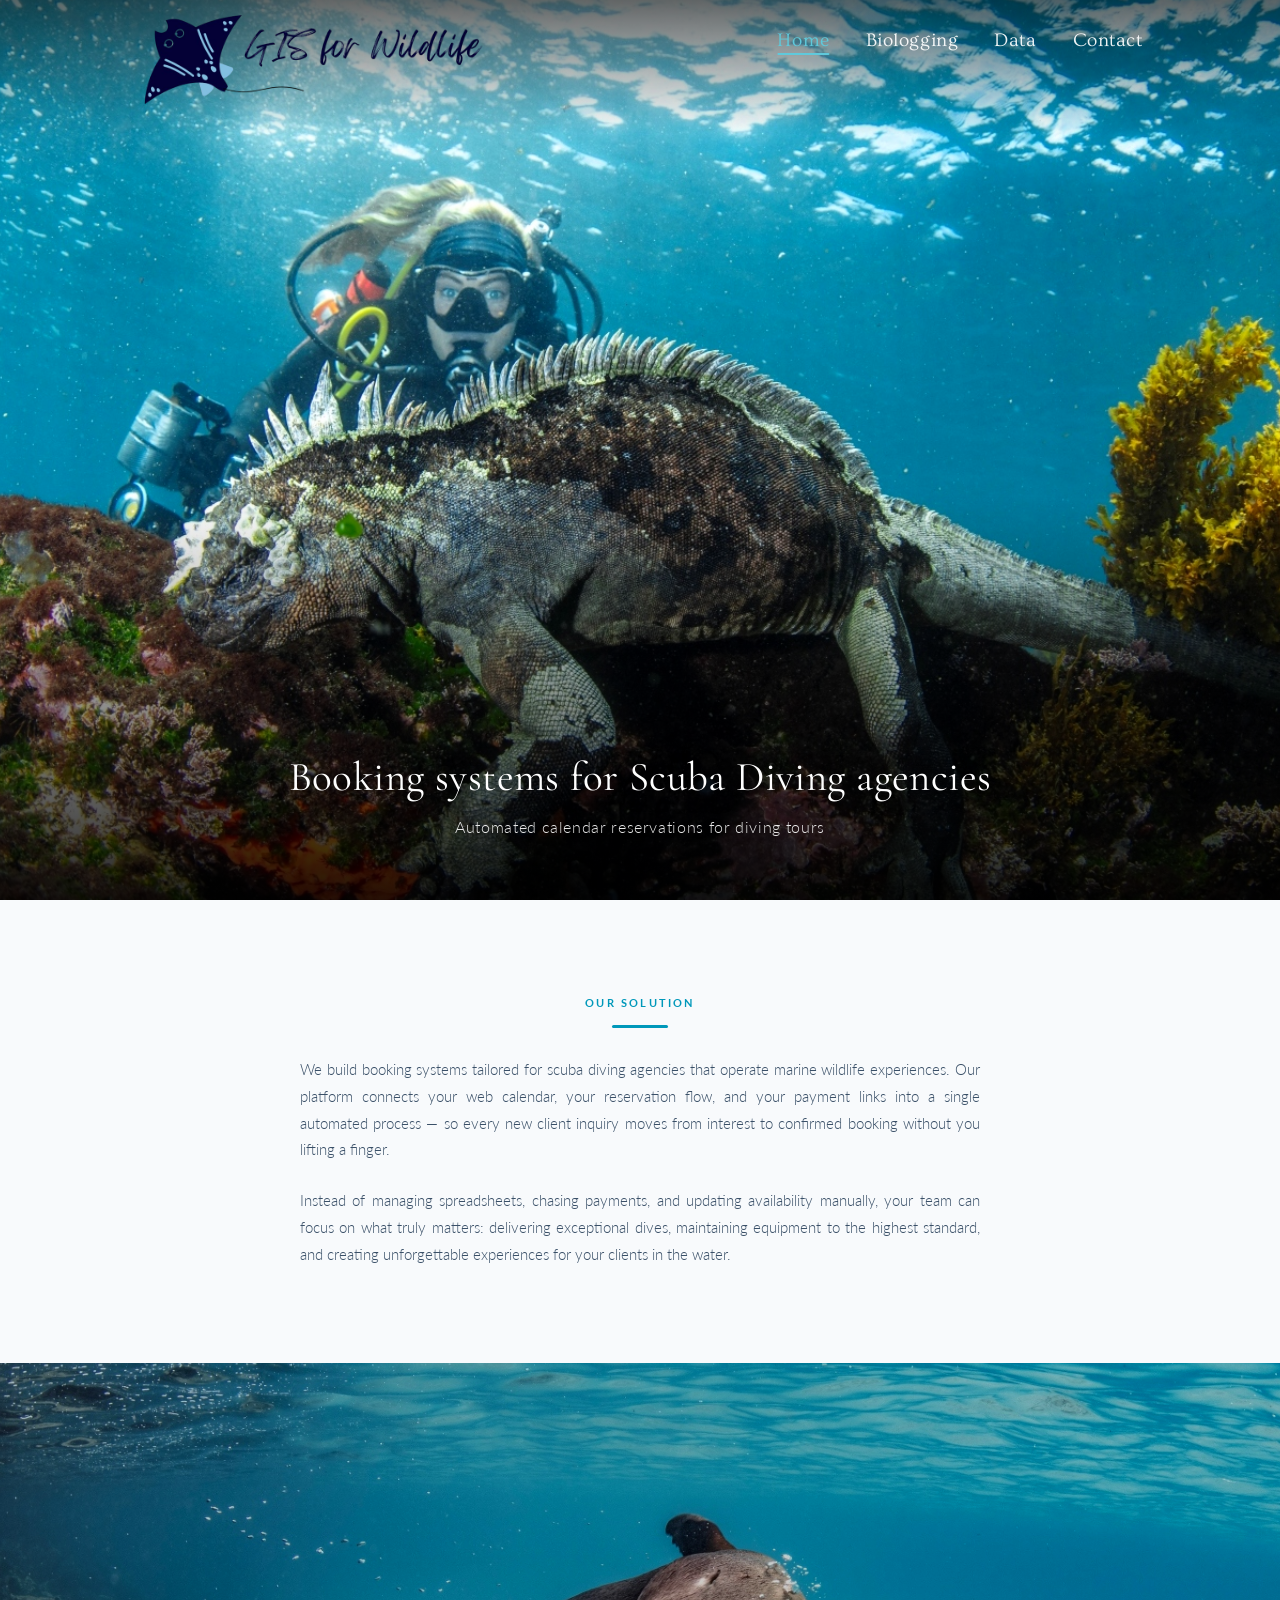
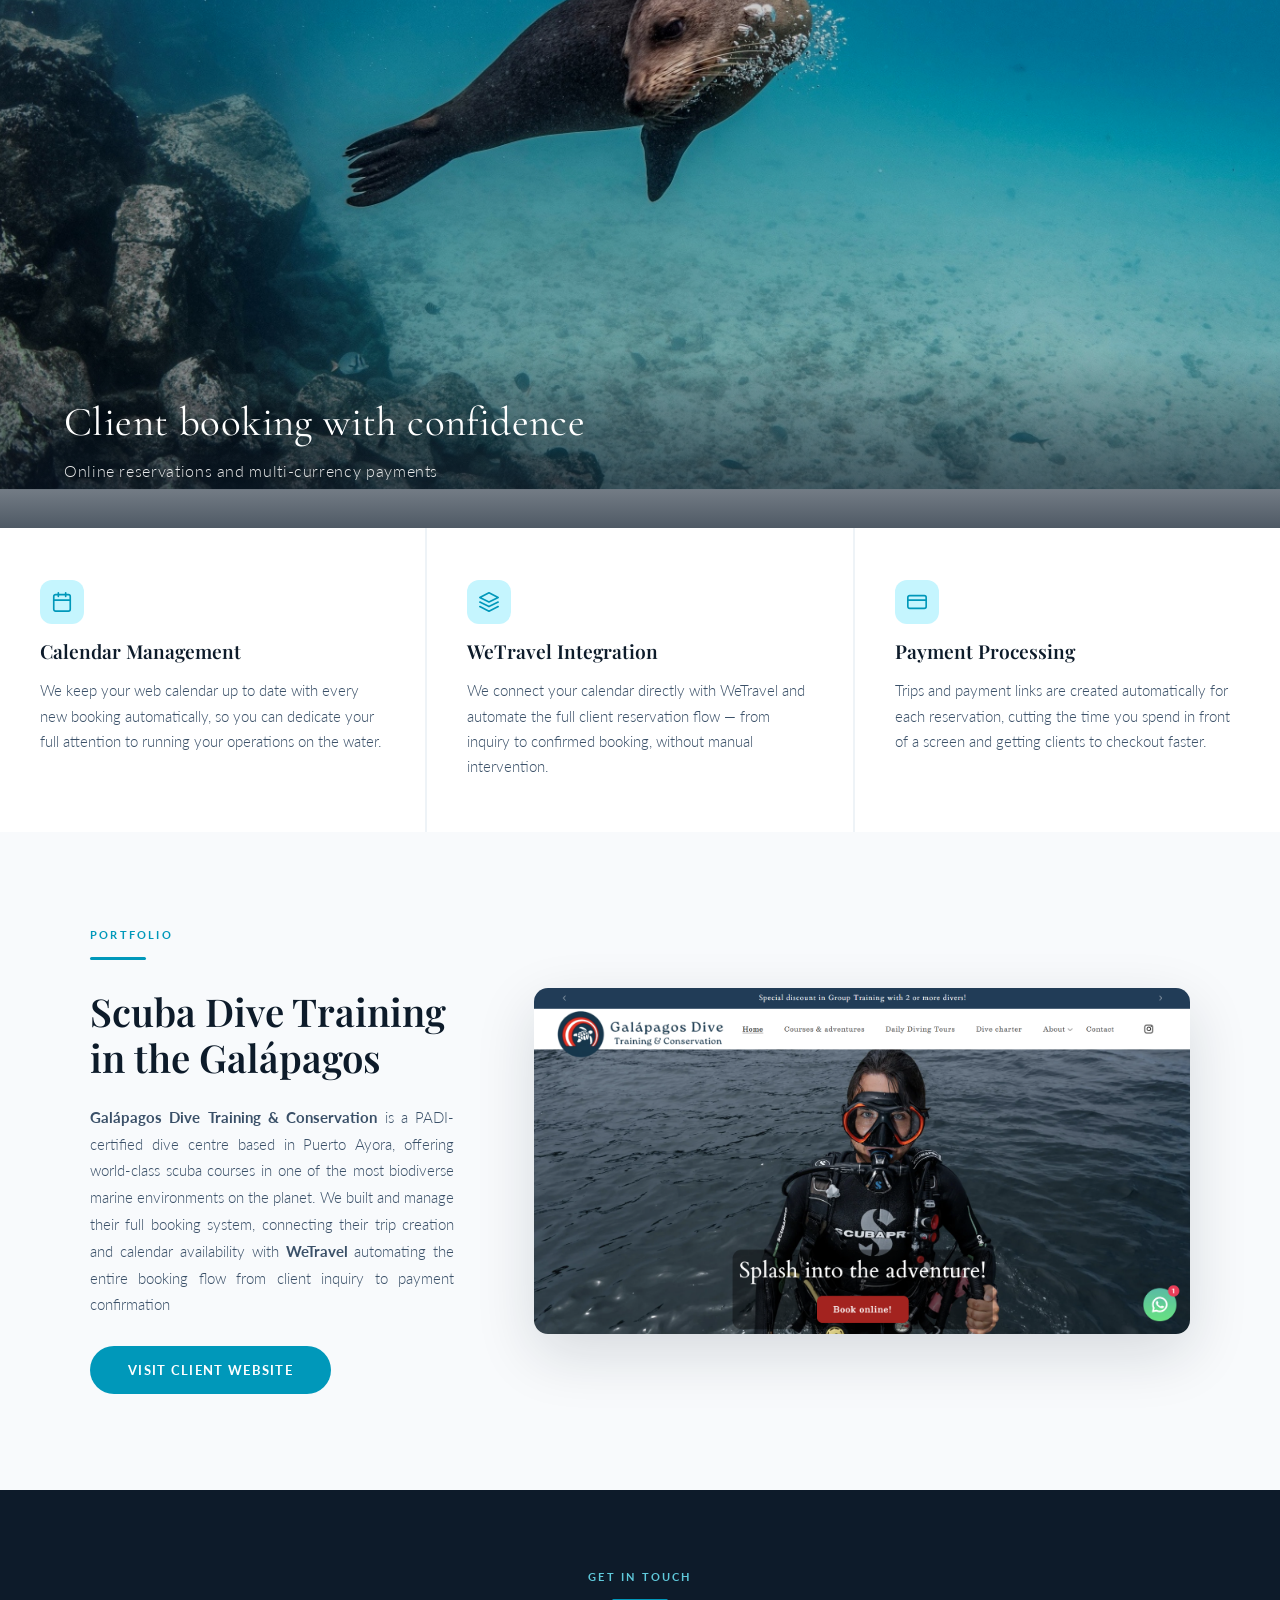
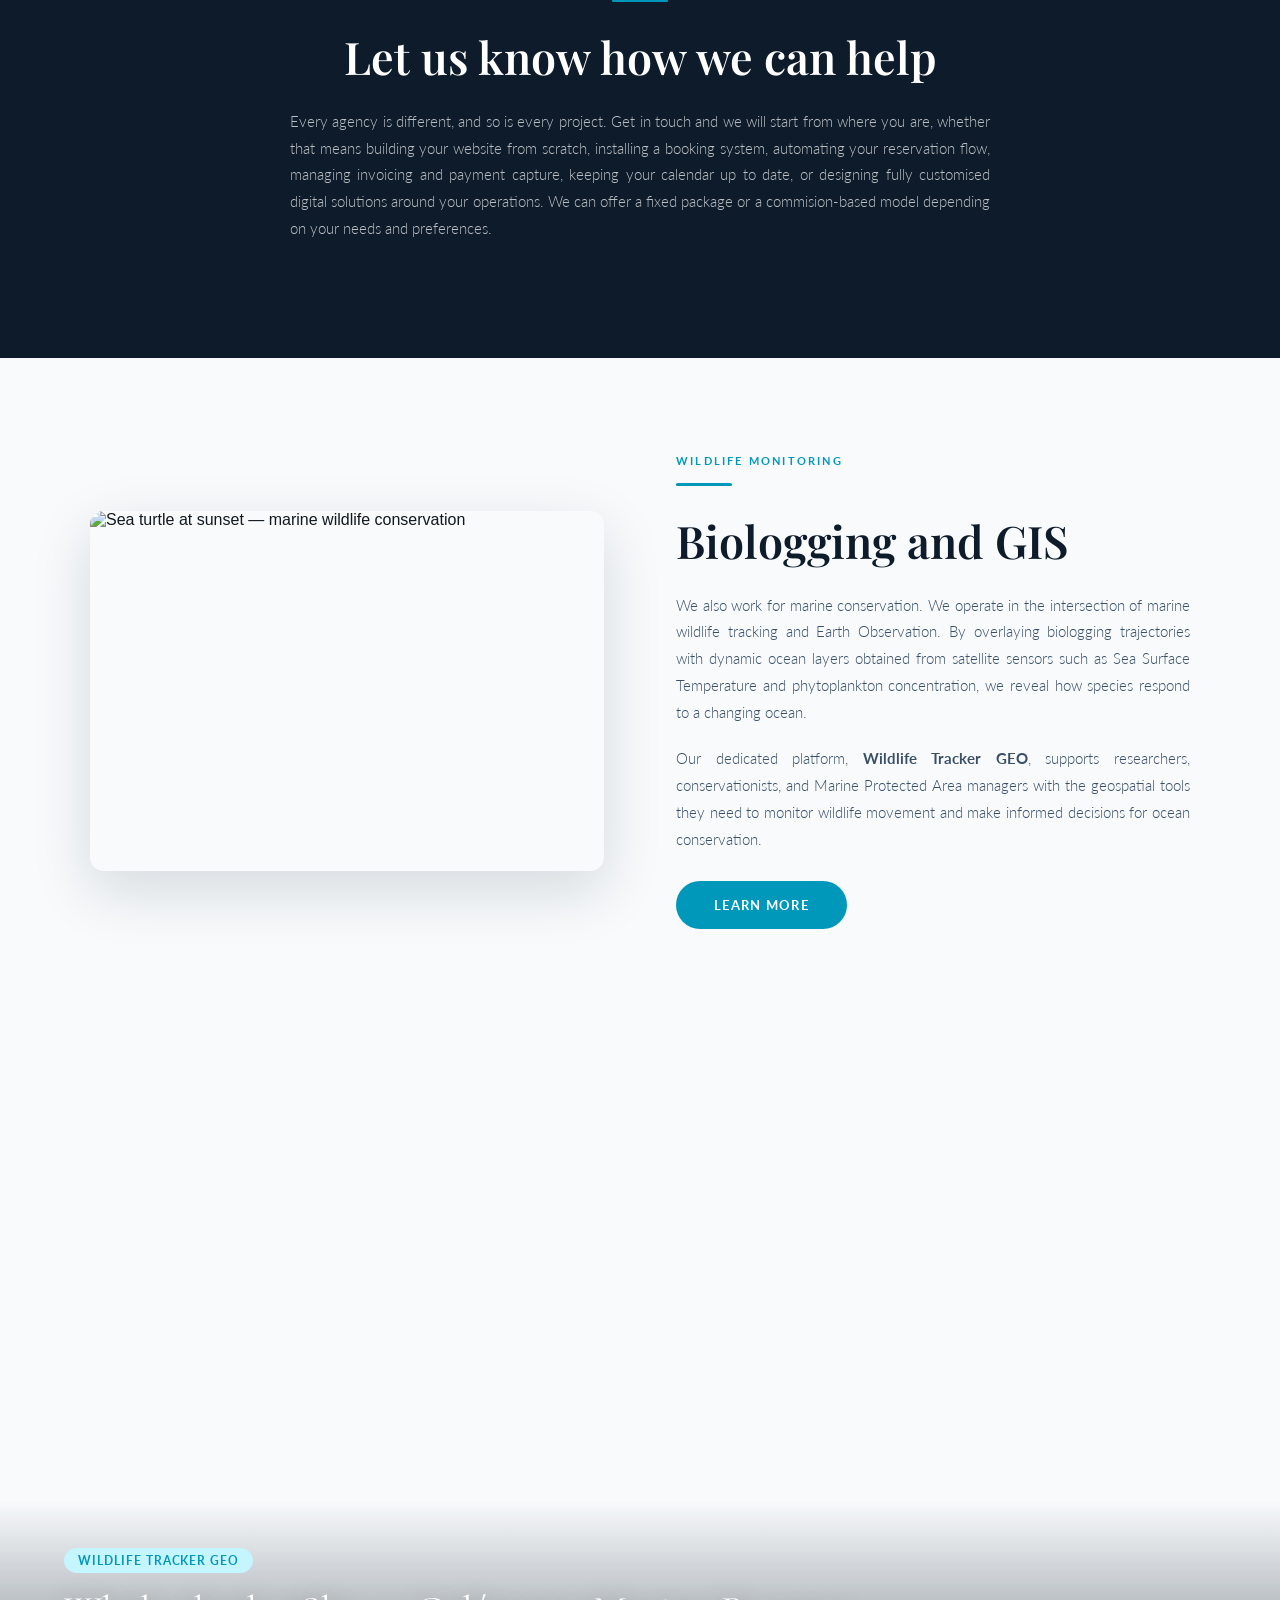
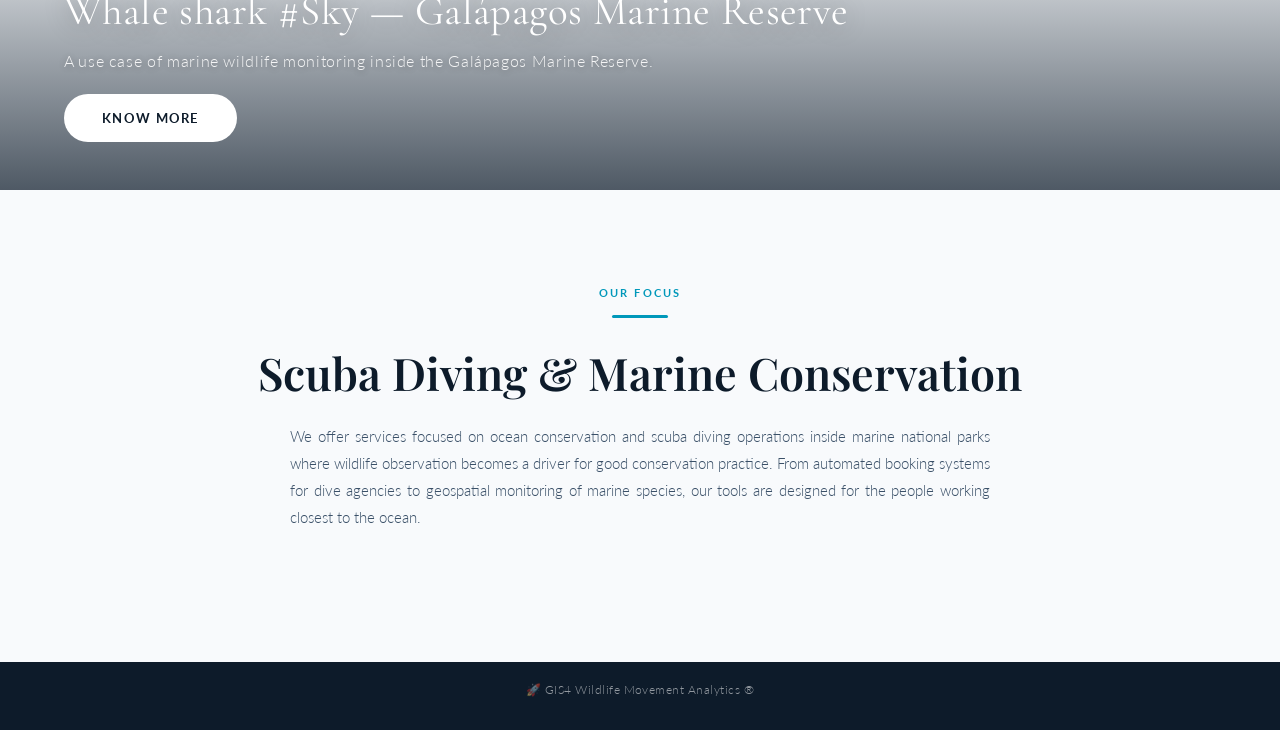
==== commit f07f1673: "mobile update" ====
--- a/index.html
+++ b/index.html
@@ -31,6 +31,10 @@
     .nav-links a:hover::after { width: 100% !important; background: var(--ocean-lt) !important; }
     .nav-links a.active { color: var(--ocean-lt) !important; }
     .b2b-hero-img { object-position: center 40%; filter: brightness(1) saturate(1.05) !important; }
+    @media (max-width: 768px) {
+      .b2b-hero-img { object-position: 30% 40% !important; }
+      .sealion-img { object-position: 55% center !important; }
+    }
     #hero .hero-overlay { background: linear-gradient(to bottom, rgba(0,0,0,0.60) 0%, rgba(0,0,0,0.20) 10%, rgba(0,0,0,0) 15%, rgba(0,0,0,0) 55%, rgba(0,0,0,0.85) 100%); }
 
     /* Feature strip */
@@ -180,7 +184,7 @@
      FULL-BLEED IMAGE
 ═══════════════════════════════════════ -->
 <div class="img-section" id="parallax-b2b">
-  <img src="uploads/Home_page/GAB3504.jpg" alt="Scuba diving wildlife experience" id="parallax-b2b-img">
+  <img src="uploads/Home_page/GAB3504.jpg" alt="Scuba diving wildlife experience" id="parallax-b2b-img" class="sealion-img">
   <div class="img-section-caption reveal">
     <h2>Client booking with confidence</h2>
     <p>Online reservations and multi-currency payments</p>
--- a/css/style.css
+++ b/css/style.css
@@ -617,7 +617,7 @@
     padding: 0 !important;
   }
   nav.nav-open .nav-links-center {
-    max-height: 110px;
+    max-height: 600px;
     opacity: 1;
     pointer-events: auto;
   }
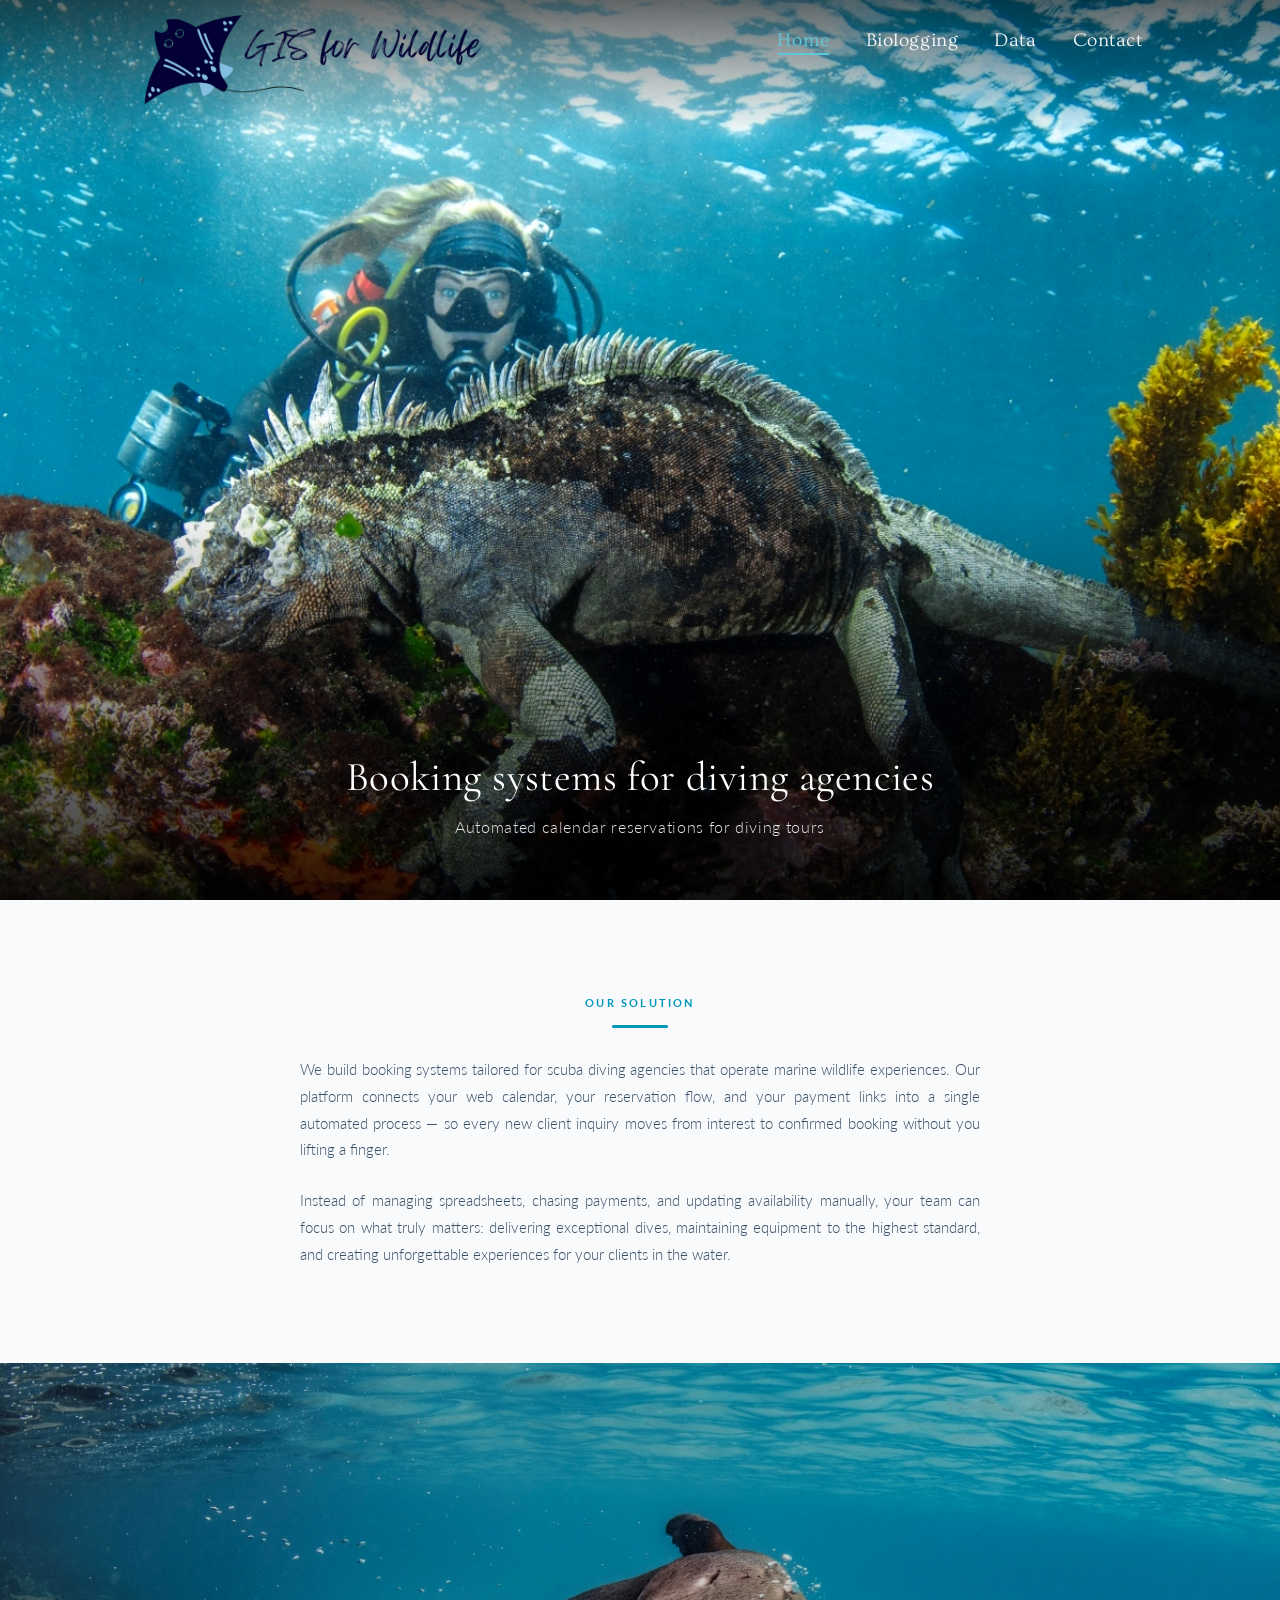
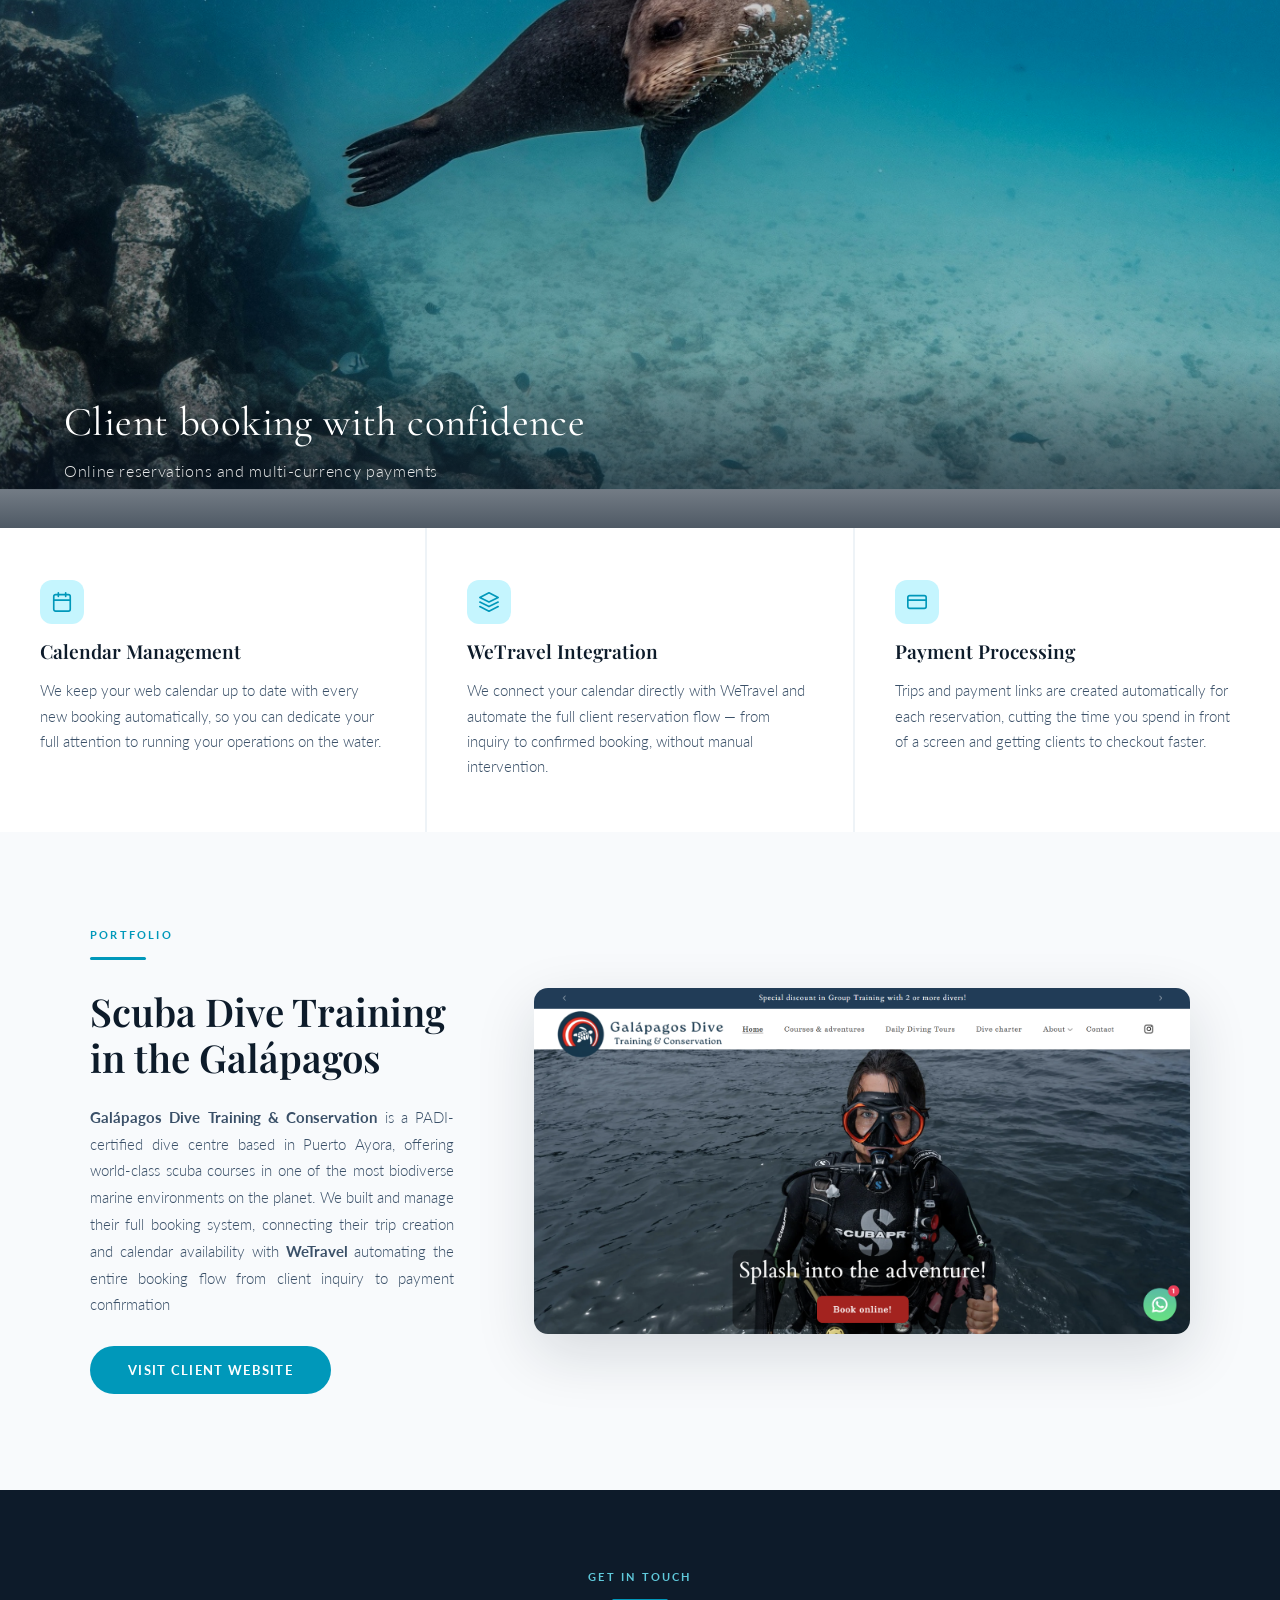
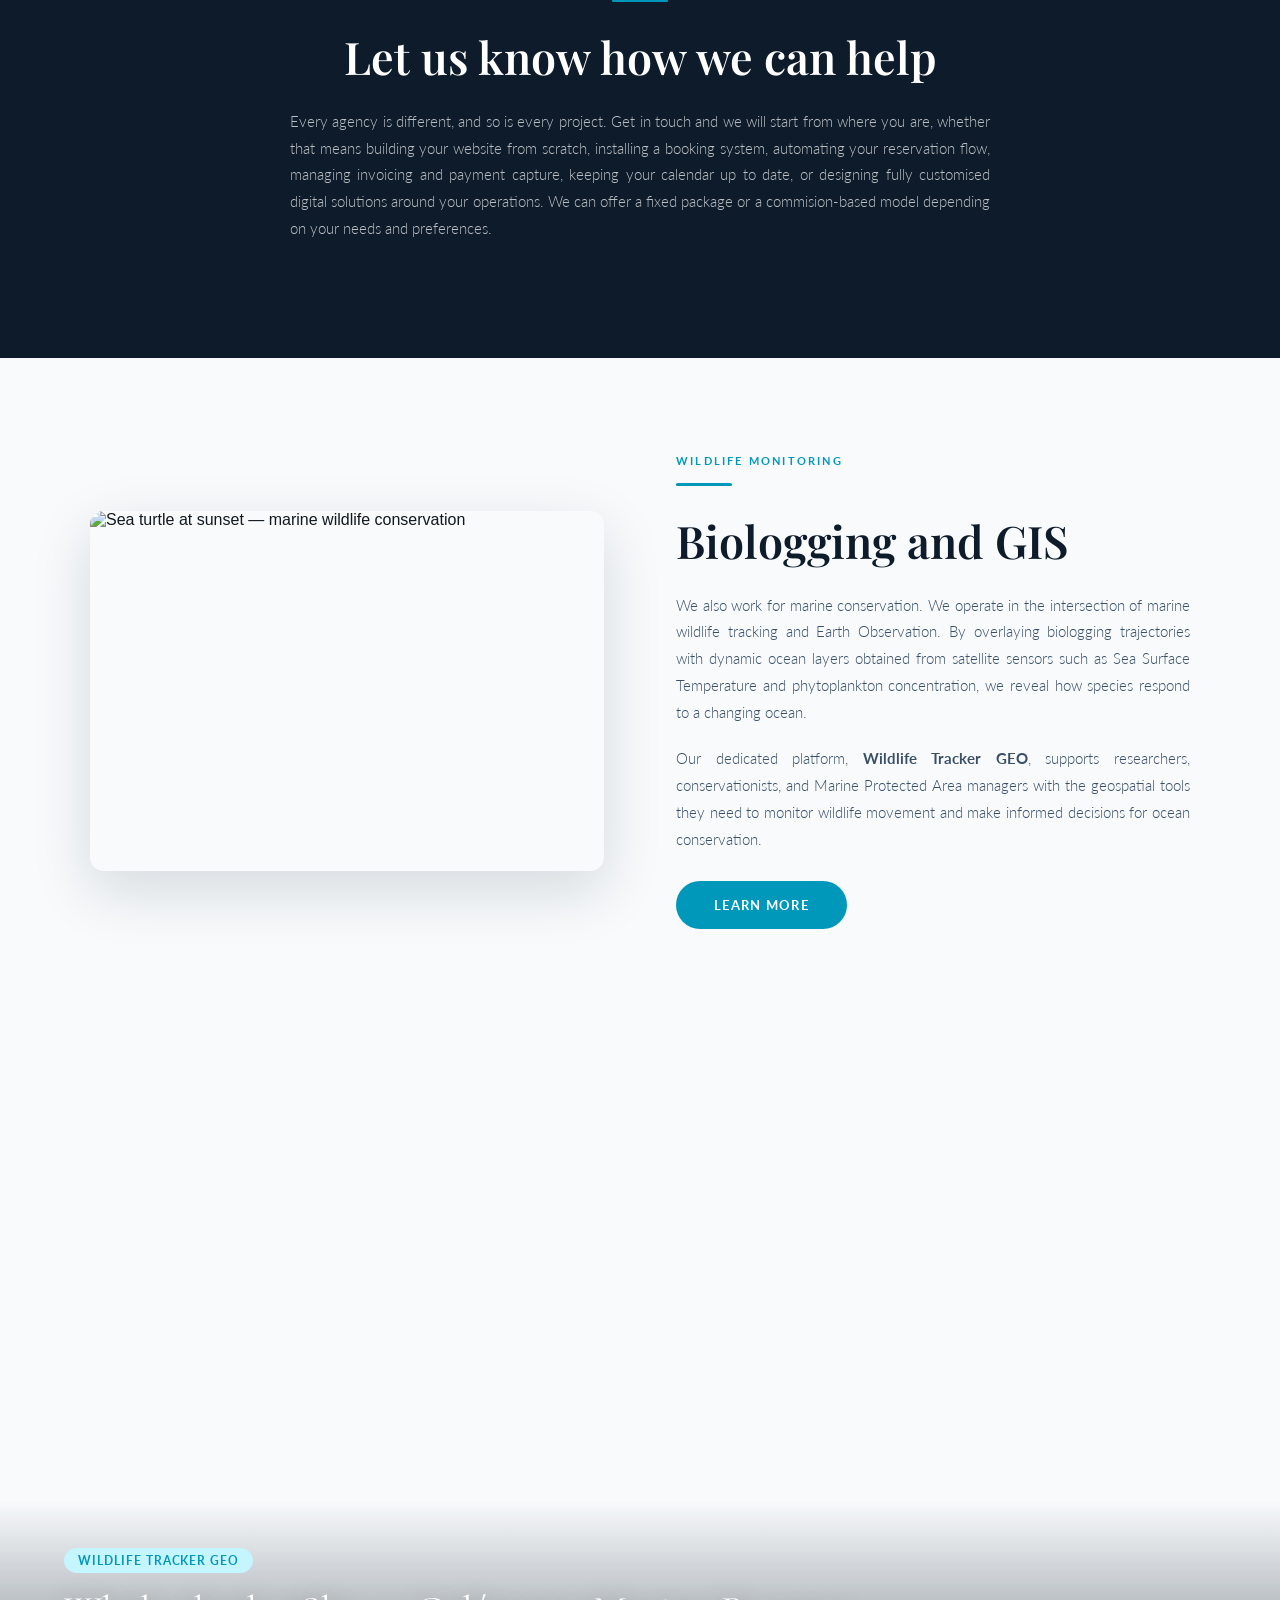
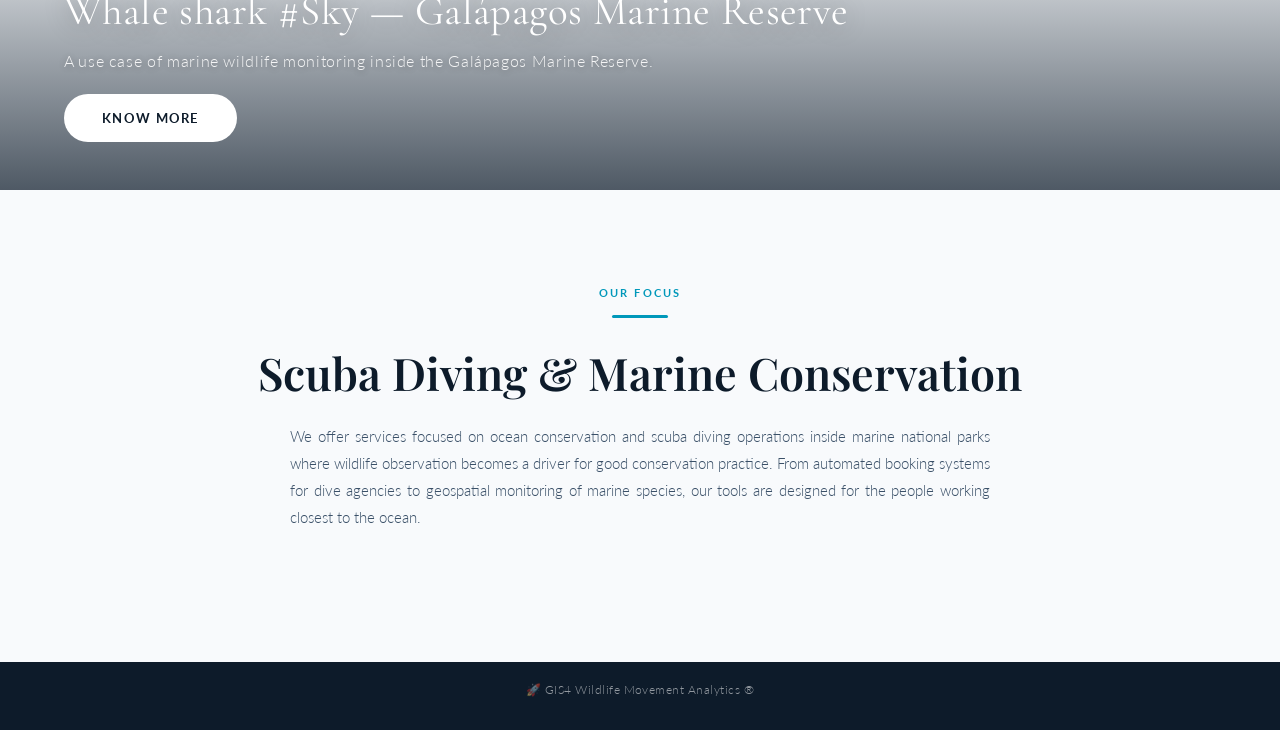
==== commit 454ea35a: "mobile update" ====
--- a/index.html
+++ b/index.html
@@ -145,7 +145,7 @@
   />
   <div class="hero-overlay"></div>
   <div class="hero-caption">
-      <h1>Booking systems for Scuba Diving agencies</h1>
+      <h1>Booking systems for diving agencies</h1>
       <p>Automated calendar reservations for diving tours</p>
   </div>
 </section>
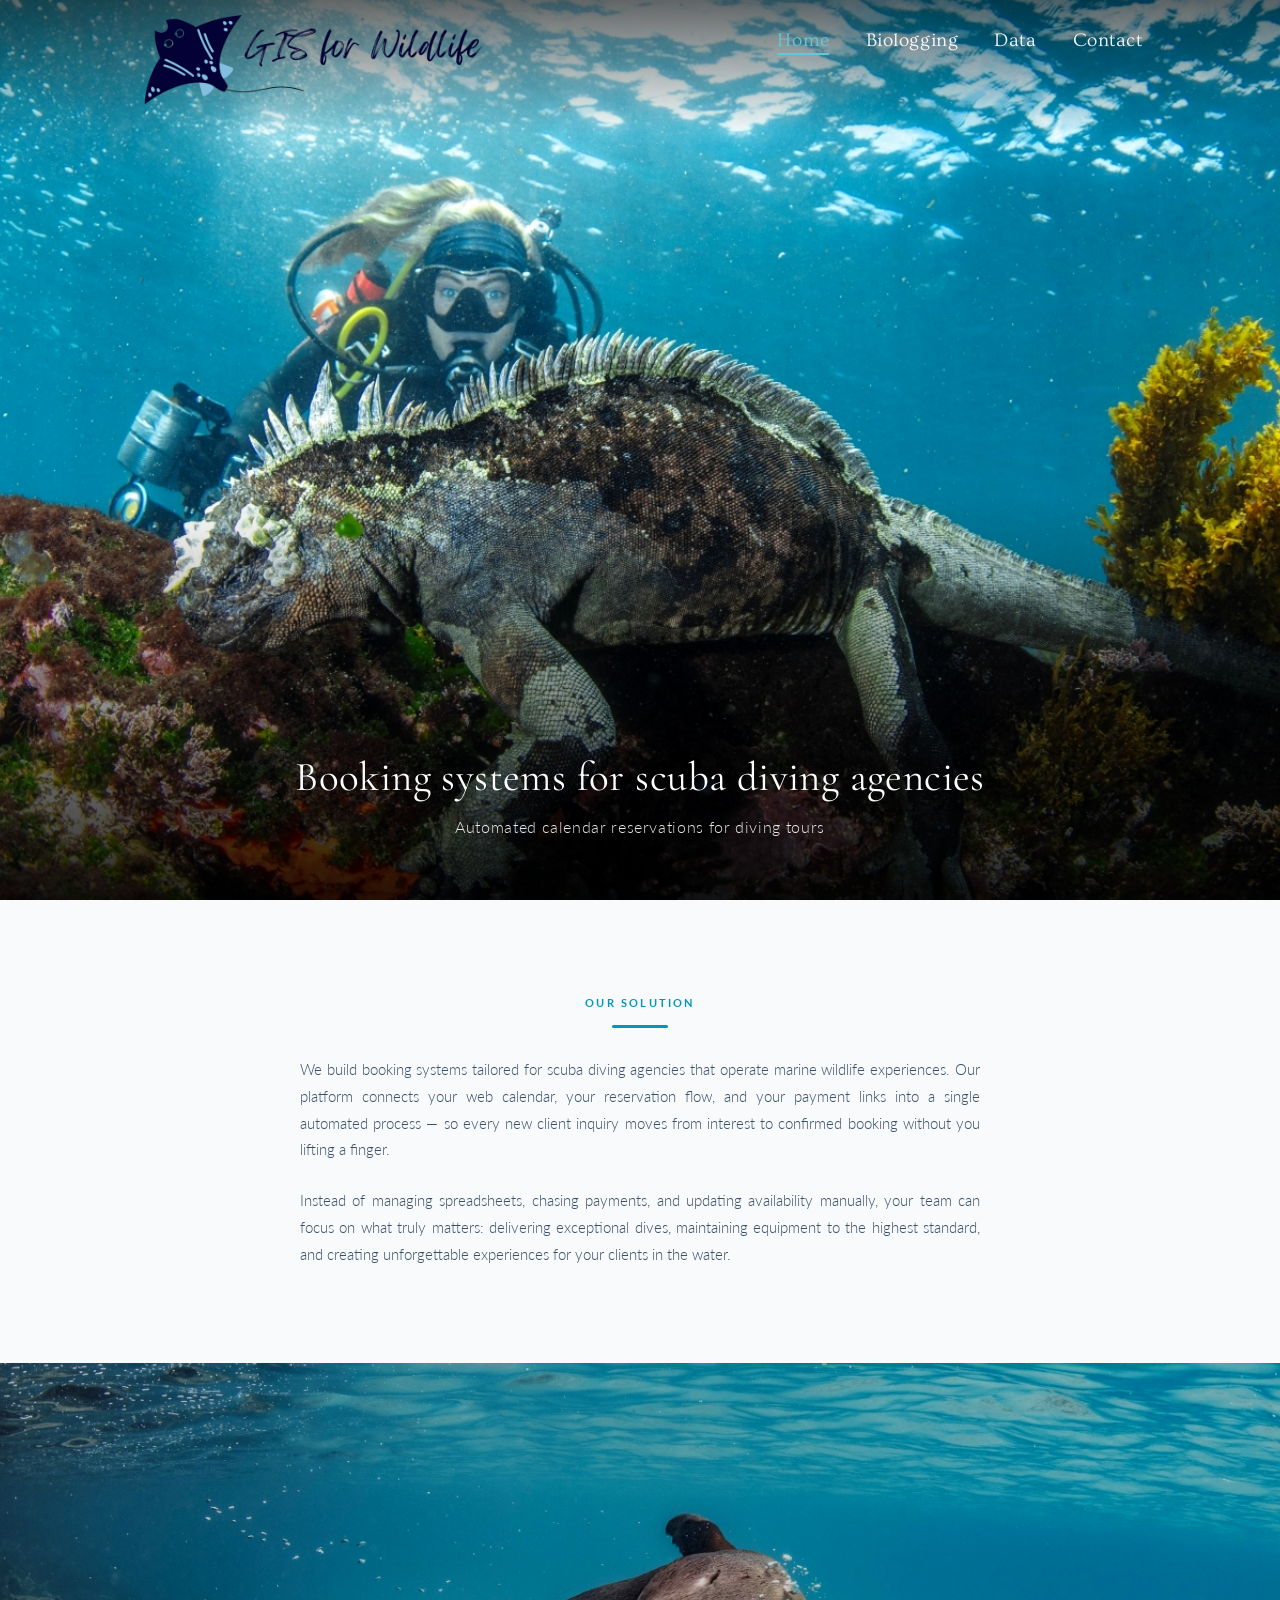
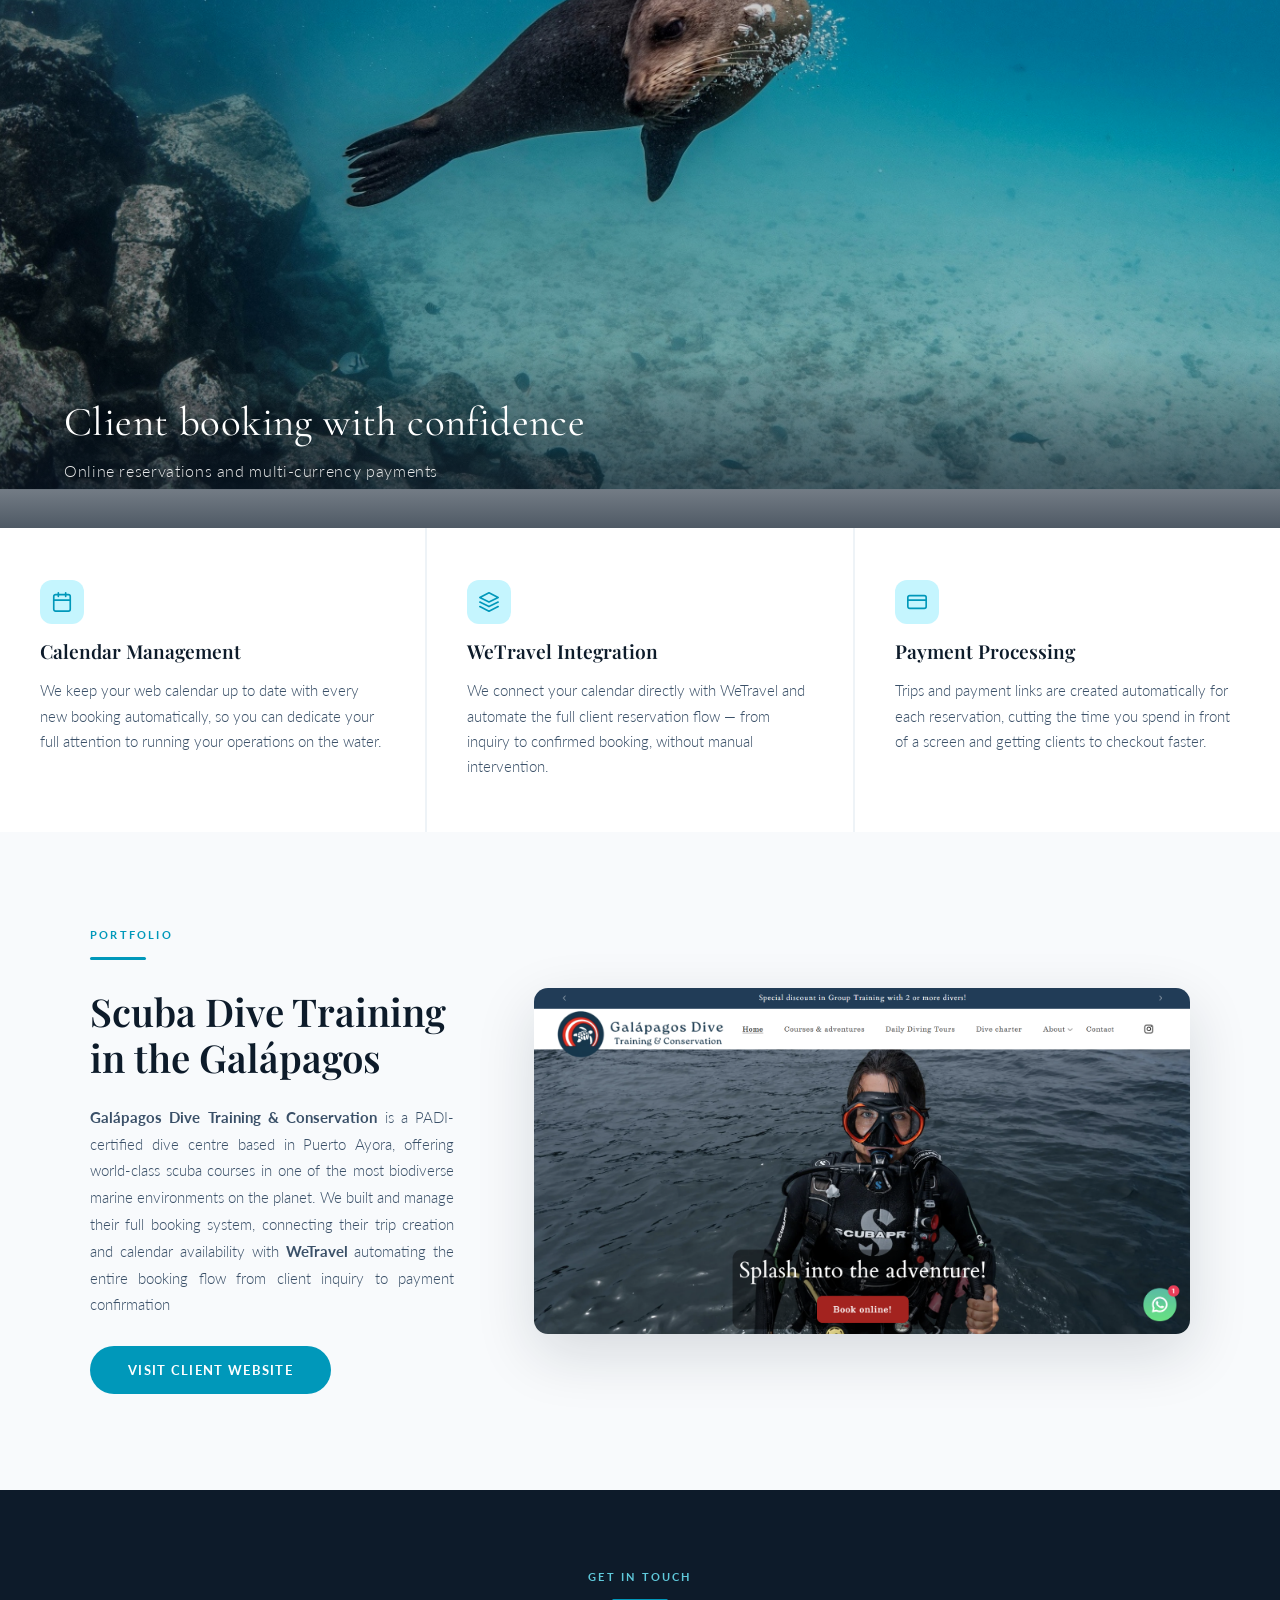
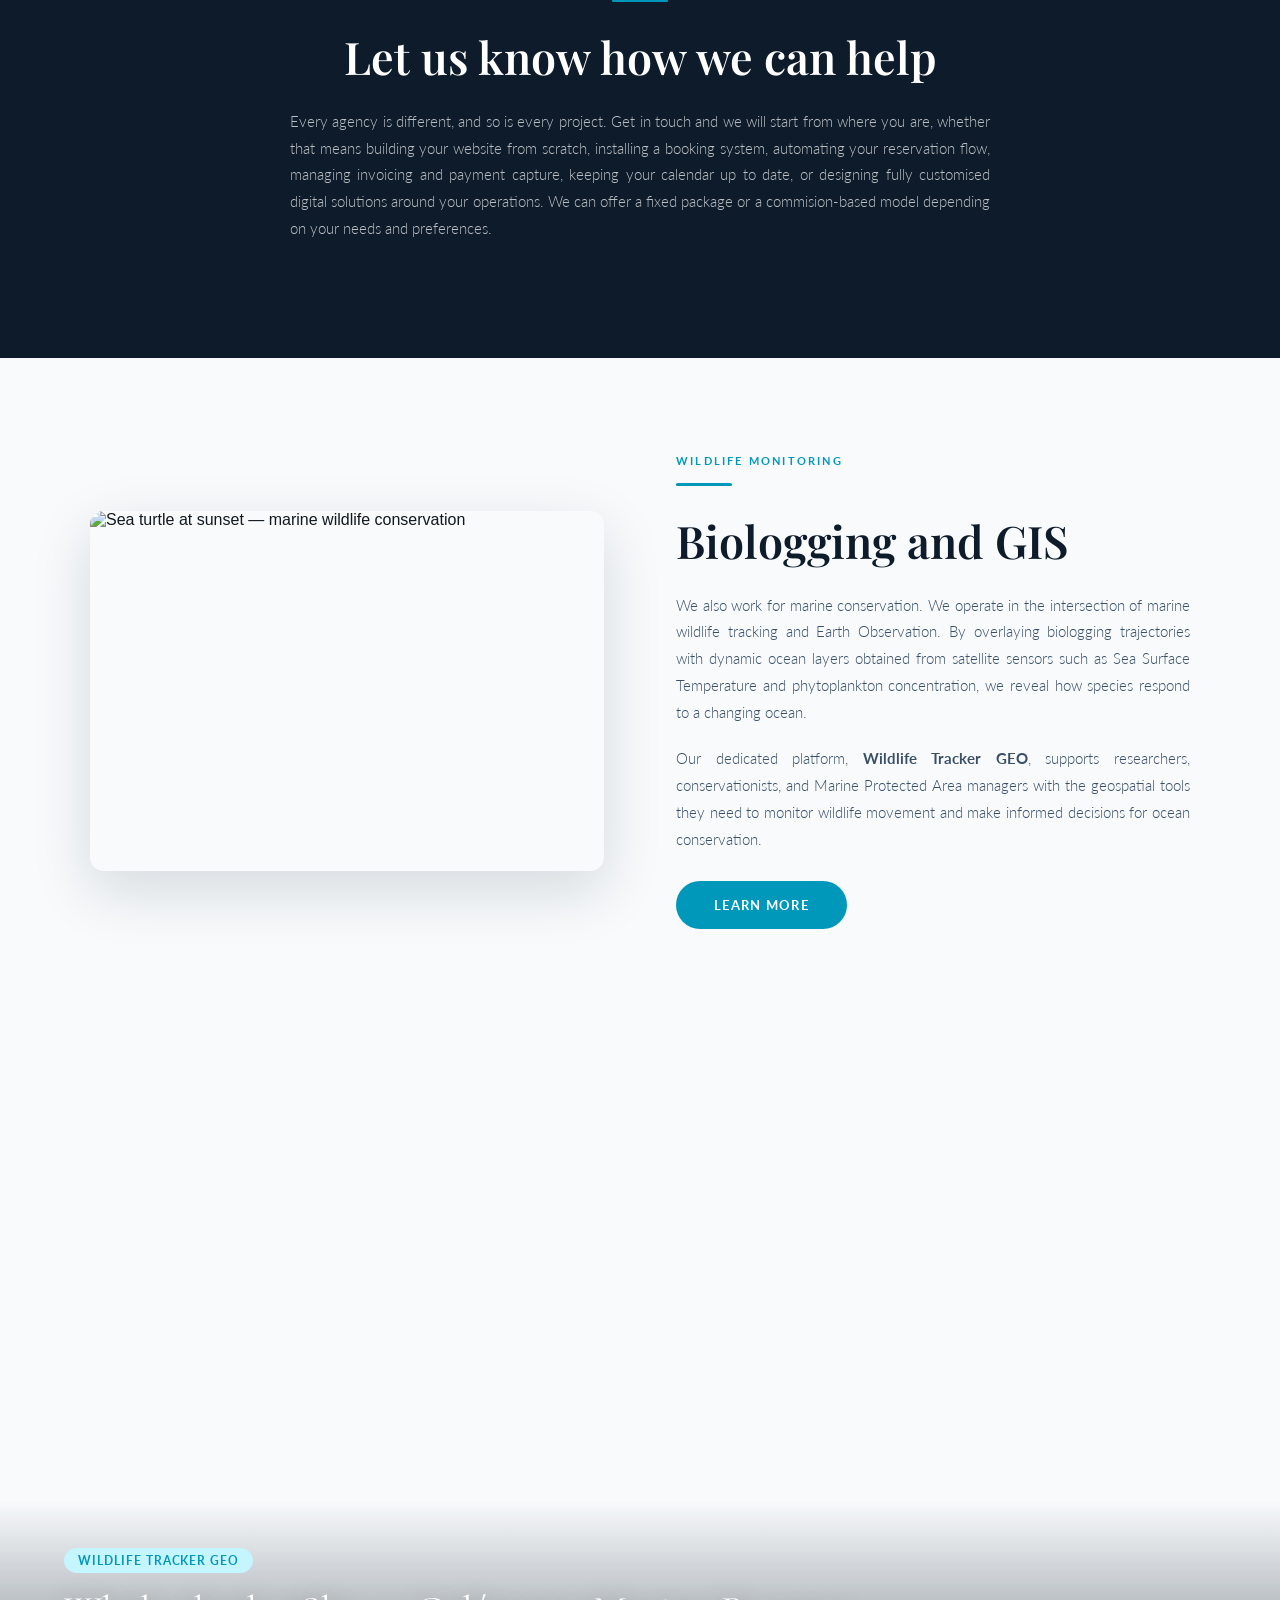
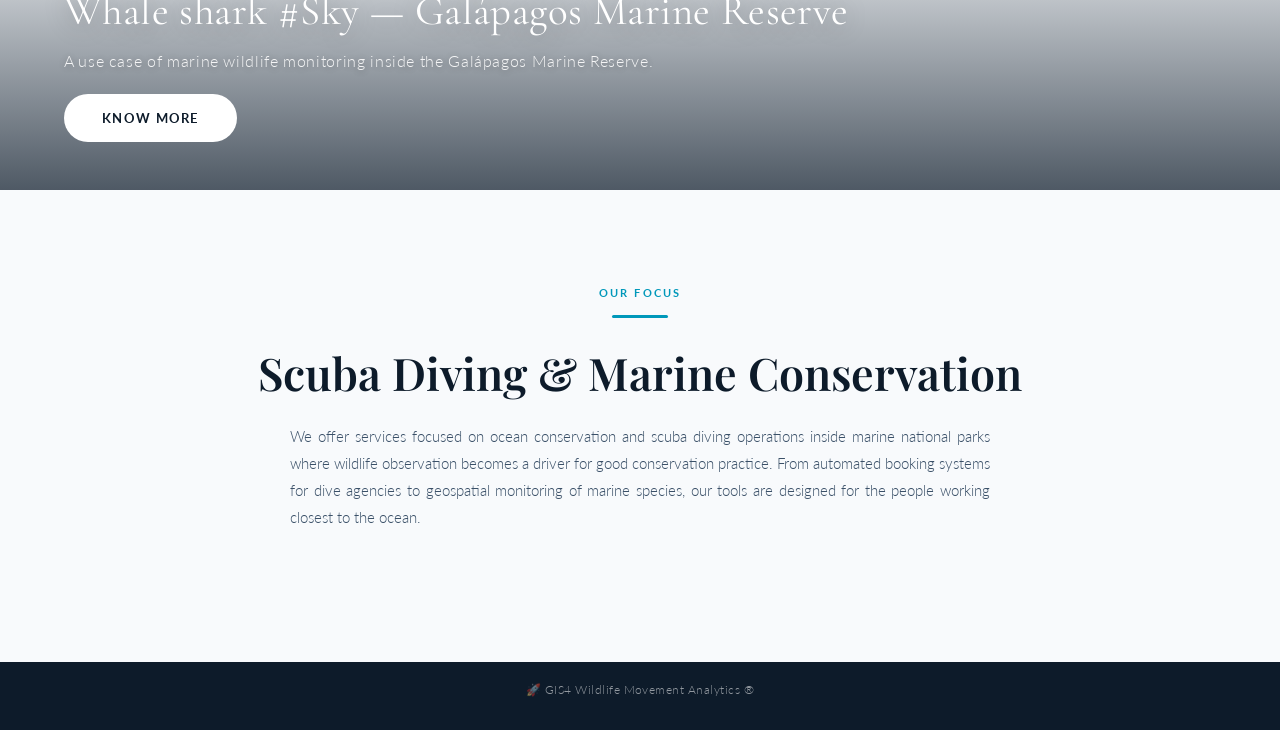
==== commit b5d20658: "mobile update" ====
--- a/index.html
+++ b/index.html
@@ -34,6 +34,7 @@
     @media (max-width: 768px) {
       .b2b-hero-img { object-position: 30% 40% !important; }
       .sealion-img { object-position: 55% center !important; }
+      .hero-caption h1 { font-size: 2.10rem !important; letter-spacing: 0.05em !important; }
     }
     #hero .hero-overlay { background: linear-gradient(to bottom, rgba(0,0,0,0.60) 0%, rgba(0,0,0,0.20) 10%, rgba(0,0,0,0) 15%, rgba(0,0,0,0) 55%, rgba(0,0,0,0.85) 100%); }
 
@@ -145,7 +146,7 @@
   />
   <div class="hero-overlay"></div>
   <div class="hero-caption">
-      <h1>Booking systems for diving agencies</h1>
+      <h1>Booking systems for scuba diving agencies</h1>
       <p>Automated calendar reservations for diving tours</p>
   </div>
 </section>
